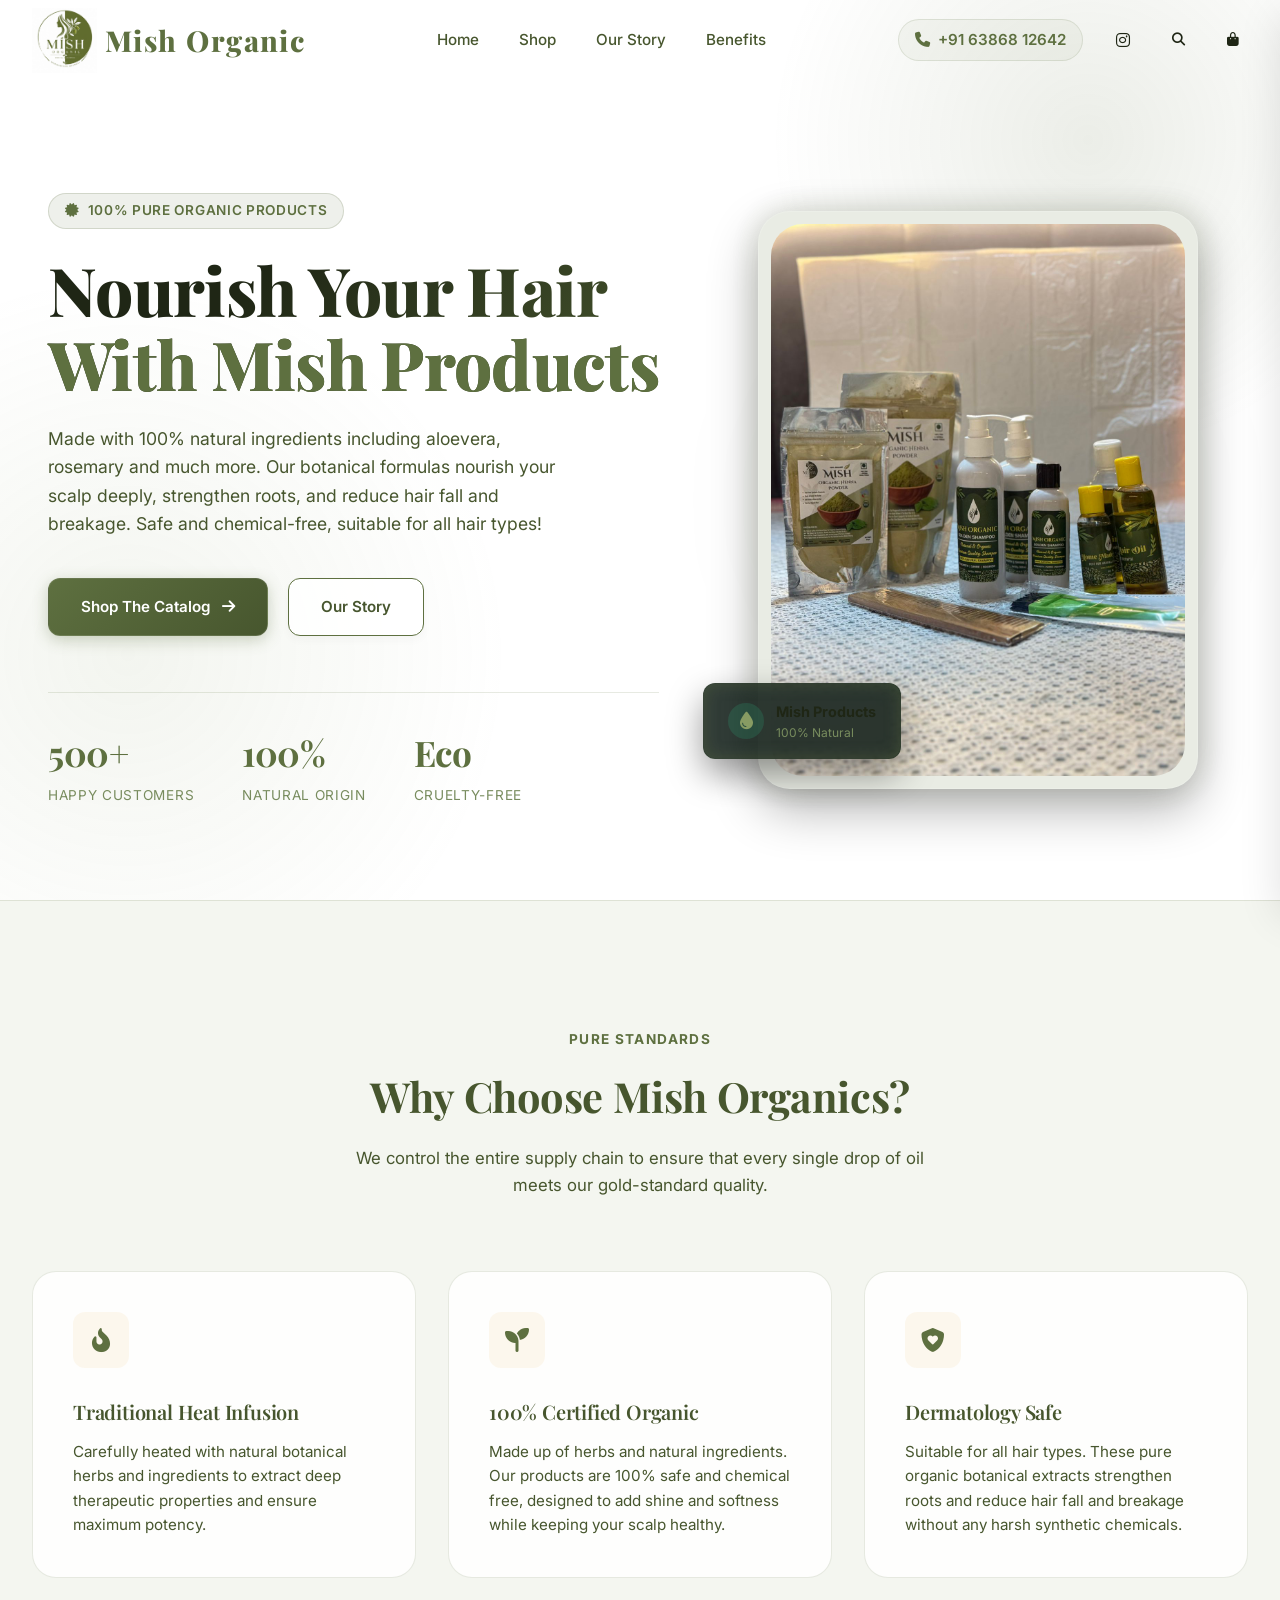
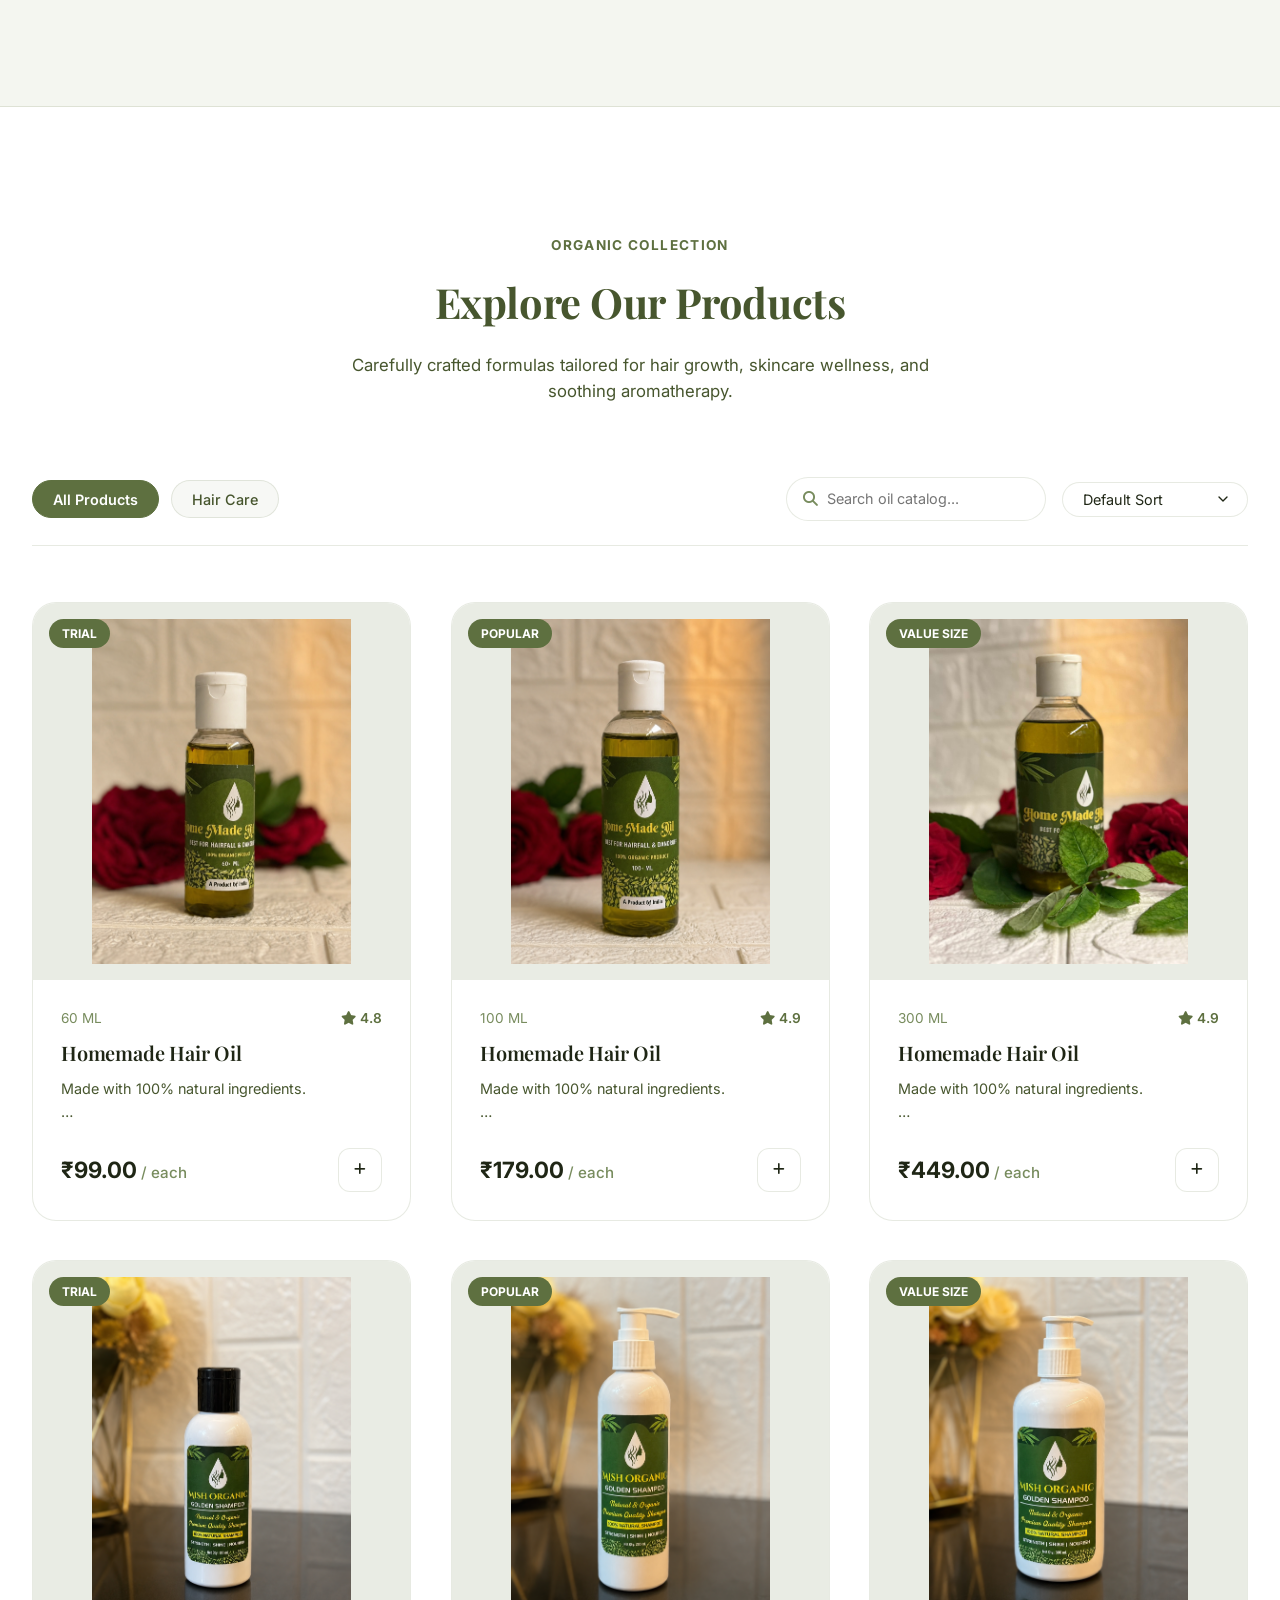
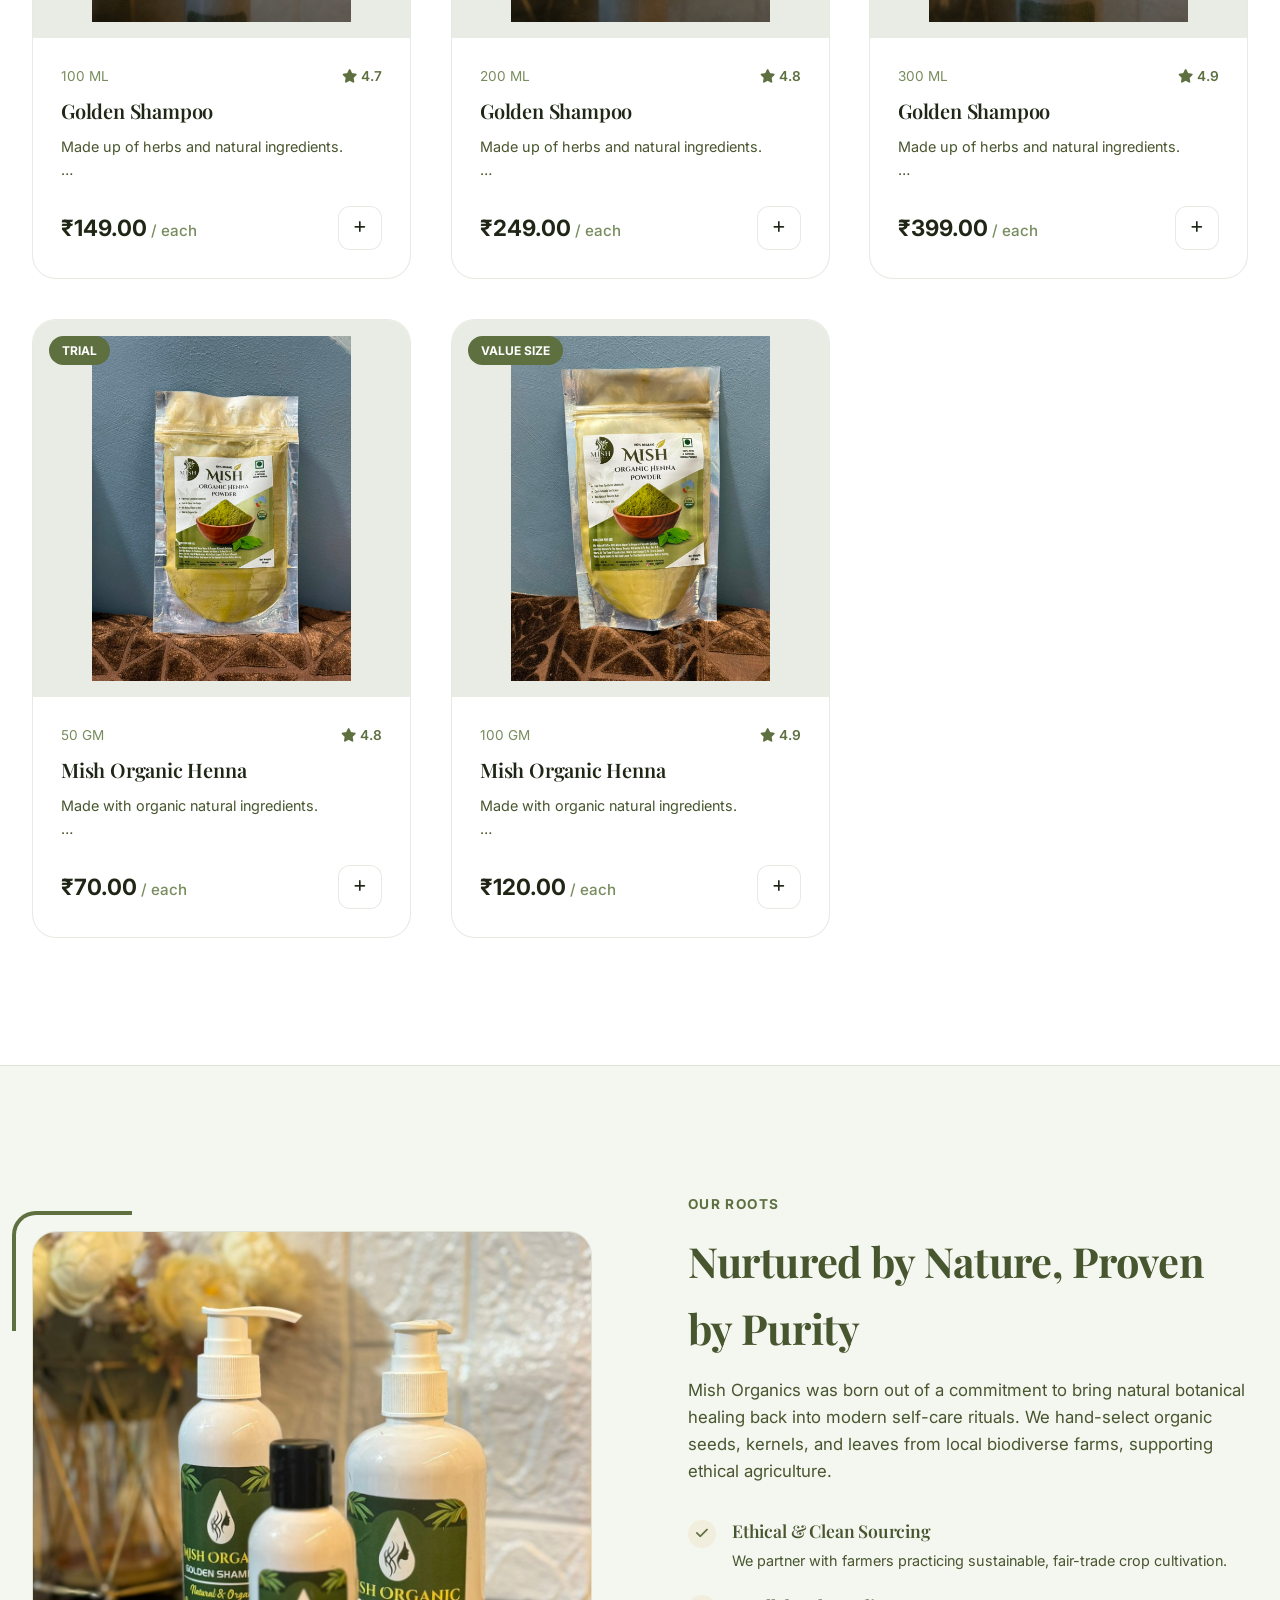
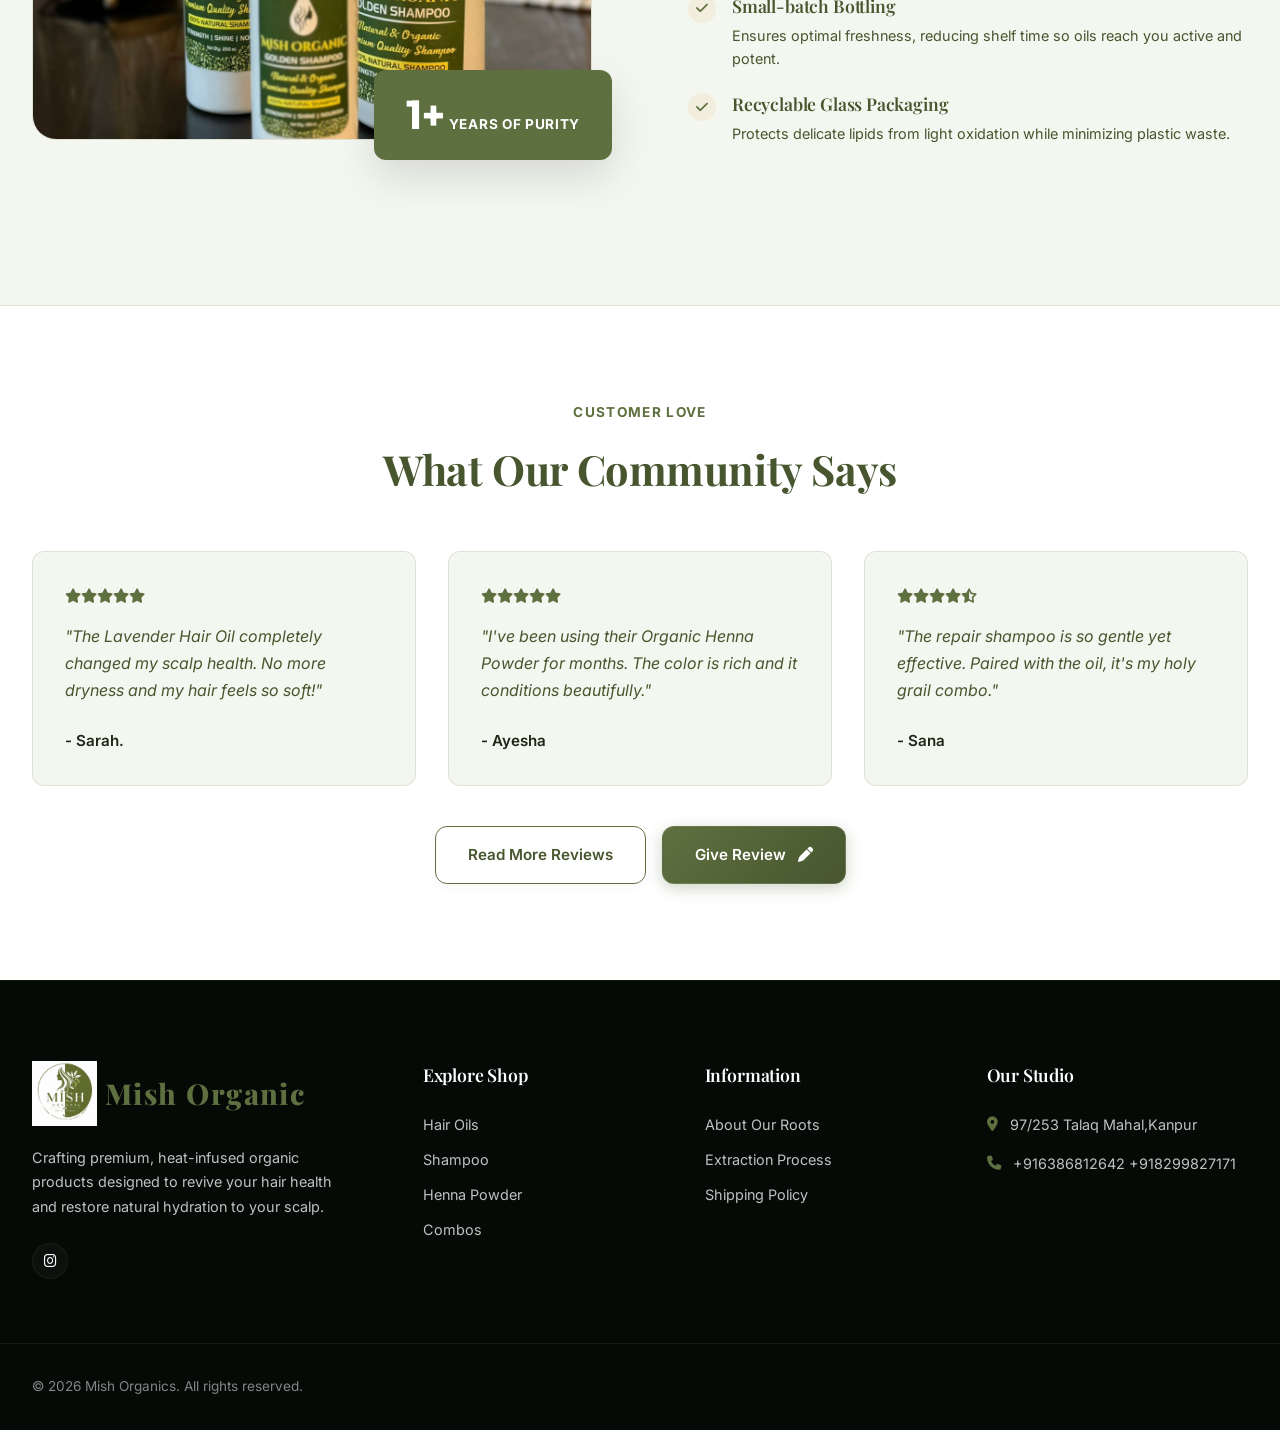
==== index.html @ 3cd0f111 "initial commit - Mish organic Website" ====
<!DOCTYPE html>
<html lang="en">

<head>
  <meta charset="UTF-8">
  <meta name="viewport" content="width=device-width, initial-scale=1.0">
  <title>Mish Organics | Premium Organic Products</title>
  <meta name="description"
    content="Discover Mish Organics - premium products, 100% organic oils, shampoo, and henna for hair, skin, and wellness. Shop our sustainable, chemical-free botanical collection today.">

  <!-- Font Awesome Icons -->
  <link rel="stylesheet" href="https://cdnjs.cloudflare.com/ajax/libs/font-awesome/6.4.0/css/all.min.css">
  <!-- Stylesheet -->
  <link rel="stylesheet" href="styles.css?v=2">
</head>

<body>

  <!-- Decorative Background Glows -->
  <div class="bg-glow-1"></div>
  <div class="bg-glow-2"></div>

  <!-- Header Section -->
  <header class="site-header" id="site-header">
    <div class="container nav-wrapper">
      <!-- Logo -->
      <a href="#home" class="logo" id="logo-link">
        <img src="pictures/logo.jpeg" alt="Mish Organics Logo" style="height: 65px; object-fit: contain;">
        <span
          style="font-family: 'Playfair Display', serif; font-size: 1.8rem; color: var(--accent-gold); white-space: nowrap;">Mish
          Organic</span>
      </a>

      <!-- Desktop Navigation Menu -->
      <nav>
        <ul class="nav-menu" id="nav-menu">
          <li><a href="#home" class="nav-link active">Home</a></li>
          <li><a href="#products" class="nav-link">Shop</a></li>
          <li><a href="#about" class="nav-link">Our Story</a></li>
          <li><a href="#benefits" class="nav-link">Benefits</a></li>
        </ul>
      </nav>

      <!-- Action Buttons -->
      <div class="nav-actions">
        <!-- Contact Number -->
        <a href="tel:+916386812642" class="nav-contact-link" title="Call Us" aria-label="Call Us">
          <i class="fa-solid fa-phone"></i> <span class="nav-contact-text">+91 63868 12642</span>
        </a>

        <!-- Instagram Link -->
        <a href="https://www.instagram.com/mish_organic07/" class="nav-btn" title="Instagram" aria-label="Instagram"
          target="_blank" rel="noopener noreferrer">
          <i class="fa-brands fa-instagram"></i>
        </a>

        <!-- Search Button (Focuses Search Input in Catalog) -->
        <button class="nav-btn" id="nav-search-btn" title="Search Products" aria-label="Search Products">
          <i class="fa-solid fa-magnifying-glass"></i>
        </button>

        <!-- Shopping Cart Trigger Button -->
        <button class="nav-btn cart-icon-container" id="cart-drawer-trigger" title="Shopping Cart"
          aria-label="Open Shopping Cart">
          <i class="fa-solid fa-bag-shopping"></i>
          <span class="cart-badge" id="cart-badge-count">0</span>
        </button>

        <!-- Mobile Menu Toggle -->
        <button class="nav-btn mobile-menu-toggle" id="mobile-menu-btn" title="Toggle Navigation Menu"
          aria-label="Toggle Navigation Menu">
          <i class="fa-solid fa-bars-staggered"></i>
        </button>
      </div>
    </div>
  </header>

  <main>
    <!-- Hero Section -->
    <section class="hero" id="home">
      <div class="container hero-grid">
        <!-- Hero Text Content -->
        <div class="hero-content">
          <div class="hero-tag">
            <i class="fa-solid fa-certificate"></i> 100% Pure Organic Products
          </div>
          <h1 class="hero-title">
            Nourish Your Hair <span>With Mish Products</span>
          </h1>
          <p class="hero-description">
            Made with 100% natural ingredients including aloevera, rosemary and much more. Our botanical formulas
            nourish your scalp deeply, strengthen roots, and reduce hair fall and breakage. Safe and chemical-free,
            suitable for all hair types!
          </p>
          <div class="hero-buttons">
            <a href="#products" class="btn btn-primary">
              Shop The Catalog <i class="fa-solid fa-arrow-right"></i>
            </a>
            <a href="#about" class="btn btn-secondary">Our Story</a>
          </div>
          <!-- Trust Stats -->
          <div class="hero-stats">
            <div class="stat-item">
              <h3>500+</h3>
              <p>Happy Customers</p>
            </div>
            <div class="stat-item">
              <h3>100%</h3>
              <p>Natural Origin</p>
            </div>
            <div class="stat-item">
              <h3>Eco</h3>
              <p>Cruelty-Free</p>
            </div>
          </div>
        </div>

        <!-- Hero Graphic (Featured Image) -->
        <div class="hero-image-container tilt-element">
          <div class="hero-blob"></div>
          <div class="hero-image-frame">
            <img src="pictures/WhatsApp Image 2026-07-10 at 7.17.39 PM.jpeg"
              alt="Mish Lavender Body Oil premium bottle view" id="hero-img">
          </div>
          <div class="hero-floating-badge">
            <div class="badge-icon">
              <i class="fa-solid fa-droplet"></i>
            </div>
            <div class="badge-text">
              <span class="badge-title">Mish Products</span>
              <span class="badge-sub">100% Natural</span>
            </div>
          </div>
        </div>
      </div>
    </section>

    <!-- Key Benefits & Features Section -->
    <section class="features" id="benefits">
      <div class="container">
        <div class="section-header">
          <span class="section-tag">Pure Standards</span>
          <h2 class="section-title">Why Choose Mish Organics?</h2>
          <p class="section-desc">We control the entire supply chain to ensure that every single drop of oil meets our
            gold-standard quality.</p>
        </div>
        <div class="features-grid">
          <!-- Card 1 -->
          <div class="feature-card tilt-element">
            <div class="feature-icon-wrapper">
              <i class="fa-solid fa-fire-flame-curved"></i>
            </div>
            <h3 class="feature-title">Traditional Heat Infusion</h3>
            <p class="feature-desc">Carefully heated with natural botanical herbs and ingredients to extract deep
              therapeutic properties and ensure maximum potency.</p>
          </div>
          <!-- Card 2 -->
          <div class="feature-card tilt-element">
            <div class="feature-icon-wrapper">
              <i class="fa-solid fa-seedling"></i>
            </div>
            <h3 class="feature-title">100% Certified Organic</h3>
            <p class="feature-desc">Made up of herbs and natural ingredients. Our products are 100% safe and chemical
              free, designed to add shine and softness while keeping your scalp healthy.</p>
          </div>
          <!-- Card 3 -->
          <div class="feature-card tilt-element">
            <div class="feature-icon-wrapper">
              <i class="fa-solid fa-shield-heart"></i>
            </div>
            <h3 class="feature-title">Dermatology Safe</h3>
            <p class="feature-desc">Suitable for all hair types. These pure organic botanical extracts strengthen roots
              and reduce hair fall and breakage without any harsh synthetic chemicals.</p>
          </div>
        </div>
      </div>
    </section>

    <!-- Products Section -->
    <section class="products-catalog" id="products">
      <div class="container">
        <div class="section-header">
          <span class="section-tag">Organic Collection</span>
          <h2 class="section-title">Explore Our Products</h2>
          <p class="section-desc">Carefully crafted formulas tailored for hair growth, skincare wellness, and soothing
            aromatherapy.</p>
        </div>

        <!-- Filter and Search Controls -->
        <div class="filter-bar">
          <div class="filter-categories" id="filter-categories-container">
            <button class="filter-btn active" data-category="all">All Products</button>
            <button class="filter-btn" data-category="Hair">Hair Care</button>
          </div>

          <div class="catalog-search-sort">
            <div class="search-input-wrapper">
              <i class="fa-solid fa-magnifying-glass search-icon"></i>
              <input type="text" placeholder="Search oil catalog..." class="search-input" id="search-input">
            </div>
            <select class="sort-select" id="sort-select" aria-label="Sort products">
              <option value="default">Default Sort</option>
              <option value="price-low">Price: Low to High</option>
              <option value="price-high">Price: High to Low</option>
              <option value="rating">Top Rated</option>
            </select>
          </div>
        </div>

        <!-- Dynamic Product Grid -->
        <div class="product-grid" id="product-grid">
          <!-- Injected dynamically by JS -->
        </div>
      </div>
    </section>

    <!-- About & Brand Story Section -->
    <section class="about" id="about">
      <div class="container about-grid">
        <!-- Visual Column -->
        <div class="about-image">
          <div class="about-decoration"></div>
          <div class="about-image-wrapper">
            <img src="pictures/WhatsApp Image 2026-07-10 at 7.17.41 PM.jpeg" alt="Mish Organic Coconut Oil bottles">
          </div>
          <div class="about-experience">
            <span class="exp-num">1+</span>
            <span class="exp-text">Years of Purity</span>
          </div>
        </div>

        <!-- Copy Column -->
        <div class="about-details">
          <span class="section-tag">Our Roots</span>
          <h2 class="section-title">Nurtured by Nature, Proven by Purity</h2>
          <p class="section-desc" style="margin-bottom: 1.5rem;">
            Mish Organics was born out of a commitment to bring natural botanical healing back into modern self-care
            rituals. We hand-select organic seeds, kernels, and leaves from local biodiverse farms, supporting ethical
            agriculture.
          </p>
          <ul class="about-list">
            <!-- ListItem 1 -->
            <li class="about-list-item">
              <div class="about-list-icon">
                <i class="fa-solid fa-check"></i>
              </div>
              <div class="about-list-text">
                <h4>Ethical & Clean Sourcing</h4>
                <p>We partner with farmers practicing sustainable, fair-trade crop cultivation.</p>
              </div>
            </li>
            <!-- ListItem 2 -->
            <li class="about-list-item">
              <div class="about-list-icon">
                <i class="fa-solid fa-check"></i>
              </div>
              <div class="about-list-text">
                <h4>Small-batch Bottling</h4>
                <p>Ensures optimal freshness, reducing shelf time so oils reach you active and potent.</p>
              </div>
            </li>
            <!-- ListItem 3 -->
            <li class="about-list-item">
              <div class="about-list-icon">
                <i class="fa-solid fa-check"></i>
              </div>
              <div class="about-list-text">
                <h4>Recyclable Glass Packaging</h4>
                <p>Protects delicate lipids from light oxidation while minimizing plastic waste.</p>
              </div>
            </li>
          </ul>
        </div>
      </div>
    </section>

    <!-- Testimonials Section -->
    <section class="testimonials" id="reviews">
      <div class="container">
        <div class="section-header" style="text-align: center; margin-bottom: 3rem;">
          <span class="section-tag">Customer Love</span>
          <h2 class="section-title">What Our Community Says</h2>
        </div>

        <div class="testimonials-grid" id="testimonials-grid">
          <!-- Review 1 -->
          <div class="review-card tilt-element">
            <div class="review-stars">
              <i class="fa-solid fa-star"></i><i class="fa-solid fa-star"></i><i class="fa-solid fa-star"></i><i
                class="fa-solid fa-star"></i><i class="fa-solid fa-star"></i>
            </div>
            <p class="review-text">"The Lavender Hair Oil completely changed my scalp health. No more dryness and my
              hair feels so soft!"</p>
            <div class="review-author">- Sarah.</div>
          </div>
          <!-- Review 2 -->
          <div class="review-card tilt-element">
            <div class="review-stars">
              <i class="fa-solid fa-star"></i><i class="fa-solid fa-star"></i><i class="fa-solid fa-star"></i><i
                class="fa-solid fa-star"></i><i class="fa-solid fa-star"></i>
            </div>
            <p class="review-text">"I've been using their Organic Henna Powder for months. The color is rich and it
              conditions beautifully."</p>
            <div class="review-author">- Ayesha</div>
          </div>
          <!-- Review 3 -->
          <div class="review-card tilt-element">
            <div class="review-stars">
              <i class="fa-solid fa-star"></i><i class="fa-solid fa-star"></i><i class="fa-solid fa-star"></i><i
                class="fa-solid fa-star"></i><i class="fa-solid fa-star-half-stroke"></i>
            </div>
            <p class="review-text">"The repair shampoo is so gentle yet effective. Paired with the oil, it's my holy
              grail combo."</p>
            <div class="review-author">- Sana</div>
          </div>
          <!-- Review 4 (Hidden initially) -->
          <div class="review-card extra-review tilt-element" style="display: none;">
            <div class="review-stars">
              <i class="fa-solid fa-star"></i><i class="fa-solid fa-star"></i><i class="fa-solid fa-star"></i><i
                class="fa-solid fa-star"></i><i class="fa-solid fa-star"></i>
            </div>
            <p class="review-text">"I love the organic ingredients. Knowing there are no harsh chemicals gives me peace
              of mind."</p>
            <div class="review-author">- Ilma</div>
          </div>
          <!-- Review 5 (Hidden initially) -->
          <div class="review-card extra-review tilt-element" style="display: none;">
            <div class="review-stars">
              <i class="fa-solid fa-star"></i><i class="fa-solid fa-star"></i><i class="fa-solid fa-star"></i><i
                class="fa-solid fa-star"></i><i class="fa-solid fa-star"></i>
            </div>
            <p class="review-text">"The packaging is gorgeous and the product inside is even better. Highly recommend!"
            </p>
            <div class="review-author">- Arshi</div>
          </div>
        </div>

        <div class="testimonials-actions"
          style="text-align: center; margin-top: 2.5rem; display: flex; justify-content: center; gap: 1rem; flex-wrap: wrap;">
          <button class="btn btn-secondary" id="read-more-reviews-btn">Read More Reviews</button>
          <a href="#" class="btn btn-primary" id="give-review-btn">
            Give Review <i class="fa-solid fa-pen"></i>
          </a>
        </div>
      </div>
    </section>
  </main>

  <!-- Footer Section -->
  <footer class="site-footer">
    <div class="container footer-grid">
      <!-- Column 1: Brand Info -->
      <div class="footer-col">
        <a href="#home" class="logo" style="margin-bottom: 1rem;">
          <img src="pictures/logo.jpeg" alt="Mish Organics Logo" style="height: 65px; object-fit: contain;">
          <span
            style="font-family: 'Playfair Display', serif; font-size: 1.8rem; color: var(--accent-gold); white-space: nowrap;">Mish
            Organic</span>
        </a>
        <p class="footer-desc">
          Crafting premium, heat-infused organic products designed to revive your hair health and restore natural
          hydration to your scalp.
        </p>
        <div class="social-links">
          <a href="https://www.instagram.com/mish_organic07/" class="social-btn" aria-label="Instagram" target="_blank"
            rel="noopener noreferrer"><i class="fa-brands fa-instagram"></i></a>
        </div>
      </div>

      <!-- Column 2: Quick Links -->
      <div class="footer-col">
        <h4>Explore Shop</h4>
        <ul class="footer-links">
          <li><a href="#products">Hair Oils</a></li>
          <li><a href="#products">Shampoo</a></li>
          <li><a href="#products">Henna Powder</a></li>
          <li><a href="#products">Combos</a></li>
        </ul>
      </div>

      <!-- Column 3: Information -->
      <div class="footer-col">
        <h4>Information</h4>
        <ul class="footer-links">
          <li><a href="#about">About Our Roots</a></li>
          <li><a href="#benefits">Extraction Process</a></li>
          <li><a href="shipping-policy.html">Shipping Policy</a></li>
        </ul>
      </div>

      <!-- Column 4: Contact info -->
      <div class="footer-col">
        <h4>Our Studio</h4>
        <ul class="footer-info">
          <li>
            <i class="fa-solid fa-location-dot footer-info-icon"></i>
            <span>97/253 Talaq Mahal,Kanpur</span>
          </li>
          <li>
            <i class="fa-solid fa-phone footer-info-icon"></i>
            <span>+916386812642 +918299827171</span>
          </li>
        </ul>
      </div>
    </div>

    <!-- Bottom copyright metadata -->
    <div class="container footer-bottom">
      <p>&copy; 2026 Mish Organics. All rights reserved.</p>

    </div>
  </footer>

  <!-- Slide-out Shopping Cart Drawer -->
  <div class="cart-drawer-overlay" id="cart-drawer-overlay"></div>
  <aside class="cart-drawer" id="cart-drawer" aria-modal="true" role="dialog">
    <div class="cart-header">
      <h3>Your Oil Bag</h3>
      <button class="cart-close-btn" id="cart-drawer-close" aria-label="Close Cart">
        <i class="fa-solid fa-xmark"></i>
      </button>
    </div>

    <!-- Cart Items list -->
    <div class="cart-items-list" id="cart-items-container">
      <!-- Empty state shown by default -->
      <div class="cart-empty-state" id="cart-empty-state">
        <i class="fa-solid fa-basket-shopping cart-empty-icon"></i>
        <p>Your bag is currently empty.<br>Start adding some organic goodness!</p>
      </div>
      <!-- Added items injected here by JS -->
    </div>

    <!-- Cart Totals & Checkout -->
    <div class="cart-footer">
      <div class="cart-summary-row">
        <span>Subtotal</span>
        <span id="cart-subtotal">₹0.00</span>
      </div>
      <div class="cart-summary-row">
        <span>Eco-friendly Shipping</span>
        <span id="cart-shipping">₹0.00</span>
      </div>
      <div class="cart-summary-row cart-summary-total">
        <span>Total</span>
        <span class="total-price" id="cart-total">₹0.00</span>
      </div>
      <button class="btn btn-primary checkout-btn" id="checkout-trigger-btn">
        Proceed to Checkout <i class="fa-solid fa-credit-card"></i>
      </button>
    </div>
  </aside>

  <!-- Detailed Product Quick View Modal -->
  <div class="modal-overlay" id="product-modal-overlay">
    <div class="modal-container" id="product-modal" role="dialog" aria-modal="true">
      <button class="modal-close" id="product-modal-close" aria-label="Close details dialog">
        <i class="fa-solid fa-xmark"></i>
      </button>
      <div class="product-modal-grid">
        <!-- Media Column -->
        <div class="product-modal-media">
          <img src="" alt="" id="modal-product-img">
        </div>
        <!-- Content Column -->
        <div class="product-modal-content">
          <span class="product-modal-tag" id="modal-product-tag">Category</span>
          <h3 class="product-modal-title" id="modal-product-title">Product Title</h3>

          <div class="product-modal-meta">
            <span id="modal-product-rating"><i class="fa-solid fa-star"></i> 4.9</span>
            <span id="modal-product-volume"><i class="fa-solid fa-droplet"></i> 100ml</span>
          </div>

          <p class="product-modal-desc" id="modal-product-desc">
            Product long detailed description goes here. Organic oils traditional heat infusion.
          </p>

          <!-- Specifications -->
          <div class="product-modal-specs">
            <div class="spec-box">
              <span class="spec-label">Ingredients</span>
              <span class="spec-val" id="modal-spec-ingredients">100% Organic Oil</span>
            </div>
            <div class="spec-box">
              <span class="spec-label">Origin</span>
              <span class="spec-val" id="modal-spec-origin">Sourced Locally</span>
            </div>
            <div class="spec-box" style="grid-column: span 2;">
              <span class="spec-label">Recommended Usage</span>
              <span class="spec-val" id="modal-spec-usage">Apply 2-3 drops onto clean skin or hair roots.</span>
            </div>
          </div>

          <!-- Checkout purchase row inside modal -->
          <div class="product-modal-buy">
            <div class="product-modal-price" id="modal-product-price">
              ₹0.00
            </div>
            <button class="btn btn-primary" id="modal-add-to-cart-btn">
              Add To Bag <i class="fa-solid fa-bag-shopping"></i>
            </button>
          </div>
        </div>
      </div>
    </div>
  </div>

  <!-- Checkout Simulated Modal -->
  <div class="modal-overlay" id="checkout-modal-overlay">
    <div class="modal-container checkout-modal-container" id="checkout-modal" role="dialog" aria-modal="true">
      <button class="modal-close" id="checkout-modal-close" aria-label="Close checkout dialog">
        <i class="fa-solid fa-xmark"></i>
      </button>

      <!-- Checkout Form View -->
      <div id="checkout-form-view">
        <div class="checkout-header">
          <h3>Checkout</h3>
          <p>Complete your transaction details to place your order.</p>
        </div>
        <form id="checkout-form">
          <!-- Step 1: Shipping details -->
          <div class="checkout-step active" id="checkout-step-1">
            <div class="form-group">
              <label class="form-label" for="shipping-name">Full Name</label>
              <input type="text" id="shipping-name" class="form-input" required placeholder="John Doe">
            </div>
            <div class="form-group">
              <label class="form-label" for="shipping-email">Email Address</label>
              <input type="email" id="shipping-email" class="form-input" required placeholder="john@example.com">
            </div>
            <div class="form-group">
              <label class="form-label" for="shipping-address">Delivery Address</label>
              <input type="text" id="shipping-address" class="form-input" required placeholder="123 Green Valley Road">
            </div>
            <div class="form-row">
              <div class="form-group">
                <label class="form-label" for="shipping-city">City</label>
                <input type="text" id="shipping-city" class="form-input" required placeholder="e.g. Kanpur">
              </div>
              <div class="form-group">
                <label class="form-label" for="shipping-zip">ZIP / Postal Code</label>
                <input type="text" id="shipping-zip" class="form-input" required placeholder="208001">
              </div>
            </div>

            <div class="form-group" style="margin-top: 1rem;">
              <label class="form-label" for="payment-method">Payment Method</label>
              <select id="payment-method" class="form-input" required style="cursor: pointer;">
                <option value="online">Online Payment</option>
                <option value="cod" id="cod-option">Cash on Delivery (Kanpur Only)</option>
              </select>
              <small id="cod-warning" style="color: var(--accent-gold); display: none; margin-top: 0.5rem;"><i
                  class="fa-solid fa-triangle-exclamation"></i> COD is only available for deliveries within
                Kanpur.</small>
            </div>

            <div class="checkout-totals">
              <div class="totals-row">
                <span>Items Subtotal</span>
                <span id="checkout-subtotal">₹0.00</span>
              </div>
              <div class="totals-row">
                <span>Eco Shipping</span>
                <span id="checkout-shipping">₹0.00</span>
              </div>
              <div class="totals-row totals-total">
                <span>Grand Total</span>
                <span id="checkout-total">₹0.00</span>
              </div>
            </div>

            <button type="submit" class="btn btn-primary checkout-btn" id="shipping-submit-btn">
              Proceed to Mock Payment <i class="fa-solid fa-arrow-right"></i>
            </button>
          </div>

          <!-- Step 2: Payment via QR -->
          <div class="checkout-step" id="checkout-step-2" style="text-align: center;">
            <div style="margin-bottom: 1.5rem;">
              <p style="font-size: 1.1rem; color: var(--text-color); margin-bottom: 1rem;">Scan the QR code using PhonePe to pay</p>
              <div style="display: inline-block; padding: 10px; background: white; border-radius: 8px; box-shadow: 0 4px 6px rgba(0,0,0,0.1);">
                <!-- User should save the QR code as 'qr.png' inside the pictures folder -->
                <img src="pictures/qr.jpeg" alt="PhonePe QR Code for ASMI ANEES" style="max-width: 250px; height: auto;">
              </div>
              <p style="font-size: 0.9rem; color: var(--text-muted); margin-top: 1rem; font-weight: bold;">ASMI ANEES</p>
            </div>

            <p style="font-size: 0.8rem; color: var(--text-muted); margin-bottom: 1.5rem;">
              <i class="fa-solid fa-camera" style="color: var(--accent-green); margin-right: 0.25rem;"></i> After payment, click the button below to confirm your order.
            </p>

            <button type="button" class="btn btn-primary checkout-btn" id="payment-submit-btn">
              I have paid & Confirm Order <i class="fa-solid fa-circle-check"></i>
            </button>
          </div>
        </form>
      </div>

      <!-- Checkout Success View -->
      <div id="checkout-success-view" style="display: none;">
        <div class="checkout-success-view">
          <div class="success-icon">
            <i class="fa-solid fa-check"></i>
          </div>
          <h3 class="success-title">Order Confirmed!</h3>
          <p class="success-desc">
            Your simulated order has been processed. A mock confirmation email is heading to <strong
              id="success-email">john@example.com</strong>.
          </p>
          <button class="btn btn-primary" id="success-close-btn" style="margin: 0 auto;">
            Continue Shopping
          </button>
        </div>
      </div>
    </div>
  </div>

  <!-- Give Review Modal -->
  <div class="modal-overlay" id="review-modal-overlay">
    <div class="modal-container" id="review-modal" role="dialog" aria-modal="true" style="max-width: 500px;">
      <button class="modal-close" id="review-modal-close" aria-label="Close review dialog">
        <i class="fa-solid fa-xmark"></i>
      </button>

      <div class="checkout-header" style="text-align: center; margin-bottom: 2rem;">
        <h3 style="font-size: 1.8rem; margin-bottom: 0.5rem; color: var(--accent-gold);">Write a Review</h3>
        <p style="color: var(--text-secondary);">Share your experience with Mish Organics.</p>
      </div>

      <form id="review-form">
        <div class="form-group">
          <label class="form-label" for="review-name">Your Name</label>
          <input type="text" id="review-name" class="form-input" required placeholder="Jane Doe">
        </div>
        <div class="form-group">
          <label class="form-label" for="review-rating">Rating</label>
          <select id="review-rating" class="form-input" required style="cursor: pointer;">
            <option value="5">5 Stars - Excellent</option>
            <option value="4">4 Stars - Good</option>
            <option value="3">3 Stars - Average</option>
            <option value="2">2 Stars - Poor</option>
            <option value="1">1 Star - Terrible</option>
          </select>
        </div>
        <div class="form-group">
          <label class="form-label" for="review-text">Your Review</label>
          <textarea id="review-text" class="form-input" required placeholder="Tell us what you loved..." rows="4"
            style="resize: vertical;"></textarea>
        </div>

        <button type="submit" class="btn btn-primary checkout-btn" id="review-submit-btn"
          style="width: 100%; margin-top: 1rem;">
          Submit Review <i class="fa-solid fa-paper-plane"></i>
        </button>
      </form>
    </div>
  </div>

  <!-- Toast Notification Container -->
  <div class="toast-container" id="toast-container" aria-live="polite" aria-atomic="true">
    <!-- Injected dynamically by JS -->
  </div>

  <!-- Javascript File -->
  <script src="app.js?v=3"></script>
</body>

</html>
---- styles.css ----
@import url('https://fonts.googleapis.com/css2?family=Inter:wght@300;400;500;600;700&family=Playfair+Display:ital,wght@0,400;0,600;0,700;1,400&family=Outfit:wght@300;400;500;600;700;800&display=swap');

:root {
  /* Colors */
  --bg-primary: #ffffff;
  --bg-secondary: #f4f6f0;
  --bg-tertiary: #e9ece4;
  --glass-bg: rgba(255, 255, 255, 0.85);
  --glass-border: rgba(94, 112, 64, 0.15);
  --glass-border-hover: rgba(94, 112, 64, 0.3);
  
  --accent-gold: #5e7040;
  --accent-gold-hover: #6b7f43;
  --accent-gold-dark: #47562e;
  --accent-green: #879b63;
  
  --text-primary: #1f2615;
  --text-secondary: #47562e;
  --text-muted: #788c5e;
  
  /* Shadow & Blur */
  --shadow-sm: 0 2px 8px rgba(0, 0, 0, 0.05);
  --shadow-md: 0 8px 24px rgba(0, 0, 0, 0.08);
  --shadow-lg: 0 16px 40px rgba(0, 0, 0, 0.12);
  --shadow-gold: 0 0 15px rgba(94, 112, 64, 0.25);
  --shadow-gold-hover: 0 0 25px rgba(94, 112, 64, 0.45);
  --blur-md: blur(12px);
  --blur-lg: blur(20px);
  
  /* Borders */
  --radius-sm: 6px;
  --radius-md: 12px;
  --radius-lg: 24px;
  --radius-full: 9999px;
  
  /* Transitions */
  --transition-fast: 0.2s cubic-bezier(0.4, 0, 0.2, 1);
  --transition-normal: 0.3s cubic-bezier(0.4, 0, 0.2, 1);
  --transition-slow: 0.5s cubic-bezier(0.4, 0, 0.2, 1);
}

/* Base Reset */
*, *::before, *::after {
  box-sizing: border-box;
  margin: 0;
  padding: 0;
}

html {
  scroll-behavior: smooth;
}

body {
  font-family: 'Inter', sans-serif;
  background-color: var(--bg-primary);
  color: var(--text-primary);
  line-height: 1.6;
  overflow-x: hidden;
  position: relative;
}

/* Custom Scrollbar */
::-webkit-scrollbar {
  width: 8px;
}
::-webkit-scrollbar-track {
  background: var(--bg-primary);
}
::-webkit-scrollbar-thumb {
  background: var(--bg-tertiary);
  border-radius: var(--radius-full);
}
::-webkit-scrollbar-thumb:hover {
  background: var(--accent-gold-dark);
}

/* Typography styles */
h1, h2, h3, h4, h5, h6 {
  font-family: 'Playfair Display', serif;
  font-weight: 700;
  letter-spacing: -0.01em;
  color: var(--accent-gold-dark);
}

.font-serif {
  font-family: 'Playfair Display', serif;
}

a {
  color: inherit;
  text-decoration: none;
  transition: var(--transition-fast);
}

button, input, select, textarea {
  font-family: inherit;
  color: inherit;
  background: none;
  border: none;
  outline: none;
}

/* Base Layout Containers */
.container {
  max-width: 1280px;
  margin: 0 auto;
  padding: 0 2rem;
}

@media (max-width: 768px) {
  .container {
    padding: 0 1.25rem;
  }
}

/* Background Decorative Elements */
.bg-glow-1 {
  position: fixed;
  top: -20%;
  right: -10%;
  width: 50vw;
  height: 50vw;
  background: radial-gradient(circle, rgba(94,112,64,0.12) 0%, rgba(255,255,255,0) 70%);
  z-index: -1;
  pointer-events: none;
  animation: float1 15s ease-in-out infinite;
}

.bg-glow-2 {
  position: fixed;
  top: 30%;
  left: -20%;
  width: 60vw;
  height: 60vw;
  background: radial-gradient(circle, rgba(135,155,99,0.1) 0%, rgba(255,255,255,0) 70%);
  z-index: -1;
  pointer-events: none;
  animation: float2 20s ease-in-out infinite reverse;
}

@keyframes float1 {
  0%, 100% { transform: translate(0, 0) scale(1); }
  50% { transform: translate(-5%, 5%) scale(1.1); }
}

@keyframes float2 {
  0%, 100% { transform: translate(0, 0) scale(1); }
  50% { transform: translate(5%, -5%) scale(1.15); }
}

/* Header & Navigation */
.site-header {
  position: fixed;
  top: 0;
  left: 0;
  width: 100%;
  z-index: 100;
  background-color: transparent;
  transition: var(--transition-normal);
}

.site-header.scrolled {
  background-color: var(--glass-bg);
  backdrop-filter: var(--blur-md);
  border-bottom: 1px solid var(--glass-border);
  padding: 0.5rem 0;
}

.nav-wrapper {
  display: flex;
  justify-content: space-between;
  align-items: center;
  height: 80px;
  transition: var(--transition-normal);
}

.site-header.scrolled .nav-wrapper {
  height: 64px;
}

.logo {
  display: flex;
  align-items: center;
  gap: 0.5rem;
  font-size: 1.8rem;
  font-weight: 800;
  letter-spacing: 0.05em;
  color: var(--text-primary);
}

.logo-leaf {
  color: var(--accent-gold);
  font-size: 1.6rem;
}

.nav-menu {
  display: flex;
  list-style: none;
  gap: 2.5rem;
}

.nav-link {
  font-size: 0.95rem;
  font-weight: 500;
  color: var(--text-secondary);
  position: relative;
  padding: 0.5rem 0;
}

.nav-link::after {
  content: '';
  position: absolute;
  bottom: 0;
  left: 0;
  width: 0;
  height: 2px;
  background-color: var(--accent-gold);
  transition: var(--transition-normal);
}

.nav-link:hover {
  color: var(--text-primary);
}

.nav-link:hover::after {
  width: 100%;
}

.nav-actions {
  display: flex;
  align-items: center;
  gap: 1.5rem;
}

.nav-contact-link {
  display: flex;
  align-items: center;
  gap: 0.5rem;
  font-size: 0.95rem;
  font-weight: 600;
  color: var(--accent-gold);
  padding: 0.5rem 1rem;
  border-radius: var(--radius-full);
  background-color: rgba(94, 112, 64, 0.05);
  border: 1px solid var(--glass-border);
  transition: var(--transition-fast);
}

.nav-contact-link:hover {
  background-color: var(--accent-gold);
  color: var(--bg-primary);
  border-color: var(--accent-gold);
}

@media (max-width: 768px) {
  .nav-contact-text {
    display: none;
  }
  .nav-contact-link {
    padding: 0.5rem;
    border: 1px solid transparent;
    background-color: transparent;
    color: var(--text-primary);
  }
  .nav-contact-link:hover {
    background-color: rgba(94, 112, 64, 0.05);
    color: var(--accent-gold);
    border-color: var(--glass-border);
  }
}


.nav-btn {
  background: transparent;
  cursor: pointer;
  padding: 0.5rem;
  border-radius: var(--radius-full);
  display: flex;
  align-items: center;
  justify-content: center;
  transition: var(--transition-fast);
  color: var(--text-primary);
  border: 1px solid transparent;
}

.nav-btn:hover {
  background-color: rgba(94, 112, 64, 0.05);
  border-color: var(--glass-border);
}

.cart-icon-container {
  position: relative;
}

.cart-badge {
  position: absolute;
  top: -4px;
  right: -4px;
  background-color: var(--accent-gold);
  color: var(--bg-primary);
  font-size: 0.75rem;
  font-weight: 700;
  width: 18px;
  height: 18px;
  border-radius: 50%;
  display: flex;
  align-items: center;
  justify-content: center;
  transform: scale(0);
  transition: var(--transition-fast);
}

.cart-badge.has-items {
  transform: scale(1);
}

.mobile-menu-toggle {
  display: none;
}

/* Hero Section */
.hero {
  position: relative;
  min-height: 100vh;
  display: flex;
  align-items: center;
  padding-top: 100px;
  overflow: hidden;
}

.hero-grid {
  display: grid;
  grid-template-columns: 1.2fr 1fr;
  gap: 4rem;
  align-items: center;
}

.hero-content {
  opacity: 0;
  transform: translateY(30px);
  animation: fadeInUp 0.8s cubic-bezier(0.16, 1, 0.3, 1) forwards;
}

.hero-tag {
  display: inline-flex;
  align-items: center;
  gap: 0.5rem;
  background-color: rgba(94, 112, 64, 0.1);
  border: 1px solid rgba(94, 112, 64, 0.2);
  color: var(--accent-gold);
  padding: 0.4rem 1rem;
  border-radius: var(--radius-full);
  font-size: 0.85rem;
  font-weight: 600;
  letter-spacing: 0.05em;
  text-transform: uppercase;
  margin-bottom: 1.5rem;
}

.hero-title {
  font-size: 4.2rem;
  line-height: 1.1;
  font-weight: 800;
  margin-bottom: 1.5rem;
  background: linear-gradient(135deg, var(--text-primary) 30%, var(--text-secondary) 100%);
  -webkit-background-clip: text;
  -webkit-text-fill-color: transparent;
}

.hero-title span {
  display: block;
  color: var(--accent-gold);
  -webkit-text-fill-color: initial;
}

.hero-description {
  font-size: 1.1rem;
  color: var(--text-secondary);
  margin-bottom: 2.5rem;
  max-width: 520px;
}

.hero-buttons {
  display: flex;
  gap: 1.25rem;
  flex-wrap: wrap;
}

.btn {
  display: inline-flex;
  align-items: center;
  gap: 0.75rem;
  padding: 1rem 2rem;
  font-weight: 600;
  font-size: 0.95rem;
  border-radius: var(--radius-md);
  cursor: pointer;
  transition: var(--transition-normal);
}

.btn-primary {
  background: linear-gradient(135deg, var(--accent-gold) 0%, var(--accent-gold-dark) 100%);
  color: var(--bg-primary);
  box-shadow: 0 4px 15px rgba(94, 112, 64, 0.3);
  border: 1px solid rgba(255,255,255,0.1);
}

.btn-primary:hover {
  background: linear-gradient(135deg, var(--accent-gold-hover) 0%, var(--accent-gold) 100%);
  box-shadow: 0 8px 25px rgba(94, 112, 64, 0.45);
  transform: translateY(-3px);
}

.btn-secondary {
  background-color: var(--glass-bg);
  border: 1px solid var(--accent-gold);
  color: var(--accent-gold-dark);
  backdrop-filter: var(--blur-md);
  box-shadow: 0 4px 10px rgba(0,0,0,0.03);
}

.btn-secondary:hover {
  background-color: var(--accent-gold);
  color: #fff;
  transform: translateY(-3px);
  box-shadow: 0 8px 20px rgba(94,112,64,0.2);
}

.hero-stats {
  display: flex;
  gap: 3rem;
  margin-top: 3.5rem;
  border-top: 1px solid var(--glass-border);
  padding-top: 2rem;
}

.stat-item h3 {
  font-size: 2.2rem;
  color: var(--accent-gold);
  font-weight: 700;
}

.stat-item p {
  font-size: 0.85rem;
  color: var(--text-muted);
  text-transform: uppercase;
  letter-spacing: 0.05em;
  margin-top: 0.25rem;
}

.hero-image-container {
  position: relative;
  display: flex;
  justify-content: center;
  align-items: center;
  opacity: 0;
  transform: scale(0.9) rotate(2deg);
  animation: fadeInScale 1s cubic-bezier(0.16, 1, 0.3, 1) 0.2s forwards;
}

.hero-blob {
  position: absolute;
  width: 100%;
  height: 100%;
  background: radial-gradient(circle, rgba(94, 112, 64, 0.12) 0%, rgba(135, 155, 99, 0.02) 50%, rgba(255,255,255,0) 70%);
  filter: blur(40px);
  z-index: 1;
}

.hero-image-frame {
  position: relative;
  z-index: 2;
  border-radius: 2rem;
  border: 1px solid rgba(255, 255, 255, 0.15);
  background: var(--bg-tertiary);
  backdrop-filter: var(--blur-md);
  padding: 0.75rem;
  box-shadow: 0 20px 50px rgba(0, 0, 0, 0.3), 0 0 30px rgba(94, 112, 64, 0.2);
  overflow: hidden;
  max-width: 440px;
  animation: floatAndGlow 6s ease-in-out infinite alternate;
}

@keyframes floatAndGlow {
  0% { 
    transform: translateY(0);
    box-shadow: 0 20px 50px rgba(0, 0, 0, 0.3), 0 0 30px rgba(94, 112, 64, 0.2);
  }
  100% { 
    transform: translateY(-15px);
    box-shadow: 0 30px 60px rgba(0, 0, 0, 0.4), 0 0 50px rgba(94, 112, 64, 0.5);
  }
}

.hero-image-frame img {
  width: 100%;
  height: auto;
  border-radius: inherit;
  display: block;
  transition: var(--transition-slow);
}

.hero-image-frame:hover img {
  transform: scale(1.03);
}

.hero-floating-badge {
  position: absolute;
  bottom: 30px;
  left: -20px;
  z-index: 3;
  background: rgba(14, 26, 20, 0.85);
  backdrop-filter: var(--blur-md);
  border: 1px solid var(--glass-border);
  padding: 1rem 1.5rem;
  border-radius: var(--radius-md);
  box-shadow: 0 15px 35px rgba(0,0,0,0.4), inset 0 0 15px rgba(94, 112, 64, 0.4);
  display: flex;
  align-items: center;
  gap: 0.75rem;
  transform-style: preserve-3d;
  animation: float3d 5s ease-in-out infinite;
}

.badge-icon {
  background-color: rgba(52, 211, 153, 0.15);
  color: var(--accent-green);
  width: 36px;
  height: 36px;
  border-radius: 50%;
  display: flex;
  align-items: center;
  justify-content: center;
  font-size: 1.1rem;
}

.badge-text span {
  display: block;
}

.badge-title {
  font-size: 0.9rem;
  font-weight: 700;
  color: var(--text-primary);
}

.badge-sub {
  font-size: 0.75rem;
  color: var(--text-muted);
}

/* Features Section */
.features {
  padding: 8rem 0;
  background-color: var(--bg-secondary);
  border-top: 1px solid var(--glass-border);
  border-bottom: 1px solid var(--glass-border);
  position: relative;
}

.section-header {
  text-align: center;
  max-width: 600px;
  margin: 0 auto 4.5rem;
}

.section-tag {
  color: var(--accent-gold);
  font-size: 0.85rem;
  font-weight: 700;
  text-transform: uppercase;
  letter-spacing: 0.1em;
  display: block;
  margin-bottom: 0.75rem;
}

.section-title {
  font-size: 2.6rem;
  font-weight: 700;
  margin-bottom: 1rem;
}

.section-desc {
  color: var(--text-secondary);
  font-size: 1.05rem;
}

.features-grid {
  display: grid;
  grid-template-columns: repeat(auto-fit, minmax(260px, 1fr));
  gap: 2rem;
}

.feature-card {
  background: var(--glass-bg);
  border: 1px solid var(--glass-border);
  border-radius: var(--radius-lg);
  padding: 2.5rem;
  transition: var(--transition-normal);
  position: relative;
  overflow: hidden;
}

.feature-card::before {
  content: '';
  position: absolute;
  top: 0;
  left: 0;
  width: 100%;
  height: 4px;
  background-color: var(--accent-gold);
  transform: scaleX(0);
  transform-origin: left;
  transition: var(--transition-normal);
}

.feature-card:hover {
  transform: translateY(-5px);
  border-color: var(--glass-border-hover);
  background-color: var(--bg-tertiary);
  box-shadow: var(--shadow-md);
}

.feature-card:hover::before {
  transform: scaleX(1);
}

.feature-icon-wrapper {
  background-color: rgba(229, 169, 59, 0.08);
  color: var(--accent-gold);
  width: 56px;
  height: 56px;
  border-radius: var(--radius-md);
  display: flex;
  align-items: center;
  justify-content: center;
  font-size: 1.5rem;
  margin-bottom: 1.75rem;
  transition: var(--transition-normal);
}

.feature-card:hover .feature-icon-wrapper {
  background-color: var(--accent-gold);
  color: var(--bg-primary);
  transform: rotateY(180deg);
}

.feature-title {
  font-size: 1.25rem;
  font-weight: 600;
  margin-bottom: 0.75rem;
}

.feature-desc {
  color: var(--text-secondary);
  font-size: 0.95rem;
}

/* Products Catalog Section */
.products-catalog {
  padding: 8rem 0;
  position: relative;
}

.filter-bar {
  display: flex;
  justify-content: space-between;
  align-items: center;
  margin-bottom: 3.5rem;
  flex-wrap: wrap;
  gap: 1.5rem;
  border-bottom: 1px solid var(--glass-border);
  padding-bottom: 1.5rem;
}

.filter-categories {
  display: flex;
  gap: 0.75rem;
  flex-wrap: wrap;
}

.filter-btn {
  padding: 0.6rem 1.25rem;
  border-radius: var(--radius-full);
  font-size: 0.9rem;
  font-weight: 500;
  color: var(--text-secondary);
  background-color: rgba(94, 112, 64, 0.05);
  border: 1px solid var(--glass-border);
  cursor: pointer;
  transition: var(--transition-fast);
}

.filter-btn:hover {
  background-color: rgba(94, 112, 64, 0.1);
  border-color: var(--glass-border-hover);
  color: var(--text-primary);
}

.filter-btn.active {
  background-color: var(--accent-gold);
  color: var(--bg-primary);
  border-color: var(--accent-gold);
  font-weight: 600;
}

.catalog-search-sort {
  display: flex;
  gap: 1rem;
  align-items: center;
  flex-wrap: wrap;
}

.search-input-wrapper {
  position: relative;
  background: var(--glass-bg);
  border: 1px solid var(--glass-border);
  border-radius: var(--radius-full);
  padding: 0.5rem 1rem 0.5rem 2.5rem;
  width: 260px;
  transition: var(--transition-fast);
}

.search-input-wrapper:focus-within {
  border-color: var(--accent-gold);
  box-shadow: 0 0 10px rgba(94, 112, 64, 0.15);
}

.search-icon {
  position: absolute;
  left: 1rem;
  top: 50%;
  transform: translateY(-50%);
  color: var(--text-muted);
  font-size: 0.95rem;
}

.search-input {
  width: 100%;
  font-size: 0.9rem;
}

.sort-select {
  background: var(--glass-bg);
  border: 1px solid var(--glass-border);
  border-radius: var(--radius-full);
  padding: 0.5rem 2.5rem 0.5rem 1.25rem;
  font-size: 0.9rem;
  color: var(--text-primary);
  cursor: pointer;
  appearance: none;
  -webkit-appearance: none;
  transition: var(--transition-fast);
  background-image: url("data:image/svg+xml,%3Csvg xmlns='http://www.w3.org/2000/svg' viewBox='0 0 24 24' fill='none' stroke='%231f2615' stroke-width='2' stroke-linecap='round' stroke-linejoin='round'%3E%3Cpolyline points='6 9 12 15 18 9'%3E%3C/polyline%3E%3C/svg%3E");
  background-repeat: no-repeat;
  background-position: right 1rem center;
  background-size: 1rem;
}

.sort-select:hover {
  border-color: var(--glass-border-hover);
}

/* Product Grid & Card */
.product-grid {
  display: grid;
  grid-template-columns: repeat(auto-fill, minmax(280px, 1fr));
  gap: 2.5rem;
}

.product-card {
  background: var(--glass-bg);
  border: 1px solid var(--glass-border);
  border-radius: var(--radius-lg);
  overflow: hidden;
  transition: var(--transition-normal);
  display: flex;
  flex-direction: column;
}

.product-card:hover {
  transform: translateY(-8px);
  border-color: var(--glass-border-hover);
  box-shadow: var(--shadow-lg);
}

.product-img-wrapper {
  position: relative;
  aspect-ratio: 1;
  overflow: hidden;
  background-color: var(--bg-tertiary);
  cursor: pointer;
}

.product-img-wrapper img {
  width: 100%;
  height: 100%;
  object-fit: contain;
  object-position: center;
  padding: 1rem;
  transition: var(--transition-slow);
}

.product-card:hover .product-img-wrapper img {
  transform: scale(1.06);
}

.product-badge {
  position: absolute;
  top: 1rem;
  left: 1rem;
  z-index: 10;
  background-color: var(--accent-gold);
  color: var(--bg-primary);
  padding: 0.3rem 0.8rem;
  border-radius: var(--radius-full);
  font-size: 0.75rem;
  font-weight: 700;
  text-transform: uppercase;
}

.product-overlay {
  position: absolute;
  top: 0;
  left: 0;
  width: 100%;
  height: 100%;
  background-color: rgba(8, 15, 11, 0.4);
  backdrop-filter: blur(2px);
  display: flex;
  align-items: center;
  justify-content: center;
  opacity: 0;
  transition: var(--transition-normal);
}

.product-card:hover .product-overlay {
  opacity: 1;
}

.product-overlay-btn {
  background-color: var(--text-primary);
  color: var(--bg-primary);
  width: 48px;
  height: 48px;
  border-radius: 50%;
  display: flex;
  align-items: center;
  justify-content: center;
  font-size: 1.1rem;
  box-shadow: var(--shadow-md);
  transition: var(--transition-fast);
  transform: translateY(15px);
}

.product-card:hover .product-overlay-btn {
  transform: translateY(0);
}

.product-overlay-btn:hover {
  background-color: var(--accent-gold);
  transform: scale(1.1);
}

.product-info {
  padding: 1.75rem;
  display: flex;
  flex-direction: column;
  flex-grow: 1;
}

.product-meta {
  display: flex;
  justify-content: space-between;
  align-items: center;
  margin-bottom: 0.5rem;
  font-size: 0.85rem;
  color: var(--text-muted);
}

.product-rating {
  color: var(--accent-gold);
  display: flex;
  align-items: center;
  gap: 0.25rem;
  font-weight: 600;
}

.product-card-title {
  font-size: 1.25rem;
  font-weight: 600;
  margin-bottom: 0.5rem;
  color: var(--text-primary);
  cursor: pointer;
  transition: var(--transition-fast);
}

.product-card-title:hover {
  color: var(--accent-gold);
}

.product-card-desc {
  font-size: 0.9rem;
  color: var(--text-secondary);
  margin-bottom: 1.5rem;
  display: -webkit-box;
  -webkit-line-clamp: 2;
  -webkit-box-orient: vertical;
  overflow: hidden;
  height: 2.88rem; /* approximate line-height bound */
}

.product-purchase {
  display: flex;
  justify-content: space-between;
  align-items: center;
  margin-top: auto;
}

.product-price {
  font-size: 1.4rem;
  font-weight: 700;
  color: var(--text-primary);
}

.product-price span {
  font-size: 0.95rem;
  font-weight: 500;
  color: var(--text-muted);
}

.btn-icon {
  width: 44px;
  height: 44px;
  border-radius: var(--radius-md);
  background-color: rgba(255, 255, 255, 0.03);
  border: 1px solid var(--glass-border);
  color: var(--text-primary);
  display: flex;
  align-items: center;
  justify-content: center;
  cursor: pointer;
  transition: var(--transition-fast);
}

.btn-icon:hover {
  background-color: var(--accent-gold);
  border-color: var(--accent-gold);
  color: var(--bg-primary);
  box-shadow: 0 0 12px rgba(229,169,59,0.3);
}

/* About / Brand Story Section */
.about {
  padding: 8rem 0;
  background-color: var(--bg-secondary);
  border-top: 1px solid var(--glass-border);
  border-bottom: 1px solid var(--glass-border);
  overflow: hidden;
}

.about-grid {
  display: grid;
  grid-template-columns: 1fr 1fr;
  gap: 6rem;
  align-items: center;
}

@media (max-width: 992px) {
  .about-grid {
    grid-template-columns: 1fr;
    gap: 4rem;
  }
}

.about-image {
  position: relative;
}

.about-image-wrapper {
  position: relative;
  z-index: 2;
  border-radius: var(--radius-lg);
  overflow: hidden;
  border: 1px solid var(--glass-border);
  aspect-ratio: 1.1;
}

.about-image-wrapper img {
  width: 100%;
  height: 100%;
  object-fit: cover;
}

.about-decoration {
  position: absolute;
  top: -20px;
  left: -20px;
  width: 120px;
  height: 120px;
  border-top: 4px solid var(--accent-gold);
  border-left: 4px solid var(--accent-gold);
  border-top-left-radius: var(--radius-lg);
  z-index: 1;
}

.about-experience {
  position: absolute;
  bottom: -20px;
  right: -20px;
  background-color: var(--accent-gold);
  color: var(--bg-primary);
  padding: 1.5rem 2rem;
  border-radius: var(--radius-md);
  box-shadow: var(--shadow-lg);
  z-index: 3;
}

.exp-num {
  font-size: 2.5rem;
  font-weight: 800;
  line-height: 1;
  font-family: 'Outfit', sans-serif;
}

.exp-text {
  font-size: 0.85rem;
  font-weight: 700;
  text-transform: uppercase;
  letter-spacing: 0.05em;
}

.about-list {
  list-style: none;
  margin: 2rem 0;
}

.about-list-item {
  display: flex;
  align-items: flex-start;
  gap: 1rem;
  margin-bottom: 1.25rem;
}

.about-list-icon {
  color: var(--accent-gold);
  background-color: rgba(229, 169, 59, 0.1);
  width: 28px;
  height: 28px;
  border-radius: 50%;
  display: flex;
  align-items: center;
  justify-content: center;
  font-size: 0.85rem;
  margin-top: 0.2rem;
  flex-shrink: 0;
}

.about-list-text h4 {
  font-size: 1.1rem;
  font-weight: 600;
  margin-bottom: 0.25rem;
}

.about-list-text p {
  color: var(--text-secondary);
  font-size: 0.9rem;
}

/* Call to Action Section */
.cta {
  padding: 8rem 0;
  position: relative;
}

.cta-banner {
  background: linear-gradient(135deg, rgba(20, 38, 28, 0.8) 0%, rgba(14, 26, 20, 0.95) 100%);
  border: 1px solid var(--glass-border);
  border-radius: var(--radius-lg);
  padding: 5rem 4rem;
  text-align: center;
  position: relative;
  overflow: hidden;
  box-shadow: var(--shadow-lg);
}

.cta-banner::before {
  content: '';
  position: absolute;
  top: 0;
  left: 0;
  width: 100%;
  height: 100%;
  background: radial-gradient(circle at 80% 20%, rgba(229, 169, 59, 0.1) 0%, transparent 60%);
  pointer-events: none;
}

.cta-title {
  font-size: 3rem;
  margin-bottom: 1.5rem;
}

.cta-desc {
  max-width: 600px;
  margin: 0 auto 3rem;
  color: var(--text-secondary);
  font-size: 1.1rem;
}

.newsletter-form {
  display: flex;
  max-width: 500px;
  margin: 0 auto;
  gap: 0.5rem;
  background-color: rgba(8, 15, 11, 0.5);
  border: 1px solid var(--glass-border);
  padding: 0.4rem;
  border-radius: var(--radius-md);
}

.newsletter-input {
  flex-grow: 1;
  padding: 0.75rem 1rem;
  font-size: 0.95rem;
  background: transparent;
  color: var(--text-primary);
}

.newsletter-form button {
  background-color: var(--accent-gold);
  color: var(--bg-primary);
  font-weight: 600;
  padding: 0 1.5rem;
  border-radius: calc(var(--radius-md) - 4px);
  cursor: pointer;
  transition: var(--transition-fast);
}

.newsletter-form button:hover {
  background-color: var(--accent-gold-hover);
}

/* Footer styles */
.site-footer {
  background-color: #050a07;
  border-top: 1px solid var(--glass-border);
  padding: 5rem 0 2rem;
  color: rgba(255, 255, 255, 0.75);
  font-size: 0.9rem;
}

.footer-grid {
  display: grid;
  grid-template-columns: 1.5fr 1fr 1fr 1.2fr;
  gap: 4rem;
  margin-bottom: 4rem;
}

@media (max-width: 992px) {
  .footer-grid {
    grid-template-columns: 1fr 1fr;
    gap: 3rem;
  }
}

@media (max-width: 576px) {
  .footer-grid {
    grid-template-columns: 1fr;
  }
}

.footer-col h4 {
  font-size: 1.1rem;
  color: #ffffff;
  font-weight: 600;
  margin-bottom: 1.5rem;
  position: relative;
}

.footer-desc {
  margin-top: 1.25rem;
  line-height: 1.7;
}

.footer-links {
  list-style: none;
}

.footer-links li {
  margin-bottom: 0.75rem;
}

.footer-links a:hover {
  color: var(--accent-gold);
  padding-left: 4px;
}

.footer-info {
  list-style: none;
}

.footer-info li {
  display: flex;
  gap: 0.75rem;
  margin-bottom: 1rem;
}

.footer-info-icon {
  color: var(--accent-gold);
  margin-top: 0.25rem;
}

.social-links {
  display: flex;
  gap: 1rem;
  margin-top: 1.5rem;
}

.social-btn {
  width: 36px;
  height: 36px;
  border-radius: 50%;
  background-color: rgba(255, 255, 255, 0.03);
  border: 1px solid var(--glass-border);
  color: #ffffff;
  display: flex;
  align-items: center;
  justify-content: center;
  transition: var(--transition-fast);
}

.social-btn:hover {
  background-color: var(--accent-gold);
  color: var(--bg-primary);
  border-color: var(--accent-gold);
  transform: translateY(-3px);
}

.footer-bottom {
  border-top: 1px solid var(--glass-border);
  padding-top: 2rem;
  display: flex;
  justify-content: space-between;
  align-items: center;
  flex-wrap: wrap;
  gap: 1rem;
  color: rgba(255, 255, 255, 0.5);
  font-size: 0.85rem;
}

.footer-bottom-links {
  display: flex;
  gap: 1.5rem;
}

.footer-bottom-links a:hover {
  color: #ffffff;
}

/* Slide-out Shopping Cart Drawer */
.cart-drawer-overlay {
  position: fixed;
  top: 0;
  left: 0;
  width: 100vw;
  height: 100vh;
  background-color: rgba(0, 0, 0, 0.6);
  backdrop-filter: blur(4px);
  z-index: 1000;
  opacity: 0;
  pointer-events: none;
  visibility: hidden;
  transition: opacity var(--transition-normal), visibility var(--transition-normal);
}

.cart-drawer-overlay.open {
  opacity: 1;
  pointer-events: all;
  visibility: visible;
}

.cart-drawer {
  position: fixed;
  top: 0;
  right: -420px;
  width: 420px;
  max-width: 100%;
  height: 100vh;
  background-color: var(--bg-secondary);
  border-left: 1px solid var(--glass-border);
  box-shadow: var(--shadow-lg);
  z-index: 1001;
  transition: transform 0.4s cubic-bezier(0.16, 1, 0.3, 1);
  display: flex;
  flex-direction: column;
}

.cart-drawer-overlay.open + .cart-drawer {
  transform: translateX(-420px);
}

.cart-header {
  padding: 1.5rem 2rem;
  border-bottom: 1px solid var(--glass-border);
  display: flex;
  justify-content: space-between;
  align-items: center;
}

.cart-header h3 {
  font-size: 1.35rem;
  font-weight: 600;
}

.cart-close-btn {
  font-size: 1.5rem;
  color: var(--text-secondary);
  cursor: pointer;
  transition: var(--transition-fast);
}

.cart-close-btn:hover {
  color: var(--accent-gold);
}

.cart-items-list {
  flex-grow: 1;
  overflow-y: auto;
  padding: 2rem;
}

.cart-empty-state {
  display: flex;
  flex-direction: column;
  align-items: center;
  justify-content: center;
  height: 100%;
  color: var(--text-muted);
  text-align: center;
}

.cart-empty-icon {
  font-size: 3rem;
  margin-bottom: 1rem;
  color: rgba(229, 169, 59, 0.15);
}

.cart-item {
  display: flex;
  gap: 1rem;
  margin-bottom: 1.5rem;
  padding-bottom: 1.5rem;
  border-bottom: 1px solid var(--glass-border);
  align-items: center;
}

.cart-item-img {
  width: 72px;
  height: 72px;
  border-radius: var(--radius-md);
  object-fit: contain;
  object-position: center;
  background-color: var(--bg-tertiary);
  border: 1px solid var(--glass-border);
  padding: 4px;
}

.cart-item-details {
  flex-grow: 1;
}

.cart-item-title {
  font-size: 0.95rem;
  font-weight: 600;
  margin-bottom: 0.25rem;
  color: var(--text-primary);
}

.cart-item-volume {
  font-size: 0.75rem;
  color: var(--text-muted);
  margin-bottom: 0.5rem;
}

.cart-item-price {
  font-size: 0.95rem;
  font-weight: 700;
  color: var(--accent-gold);
}

.cart-item-actions {
  display: flex;
  flex-direction: column;
  align-items: flex-end;
  gap: 0.75rem;
}

.quantity-controller {
  display: flex;
  align-items: center;
  background-color: var(--bg-tertiary);
  border: 1px solid var(--glass-border);
  border-radius: var(--radius-full);
  padding: 0.2rem;
}

.quantity-btn {
  width: 24px;
  height: 24px;
  border-radius: 50%;
  display: flex;
  align-items: center;
  justify-content: center;
  font-size: 0.9rem;
  cursor: pointer;
  transition: var(--transition-fast);
}

.quantity-btn:hover {
  background-color: rgba(255, 255, 255, 0.05);
  color: var(--accent-gold);
}

.quantity-val {
  padding: 0 0.5rem;
  font-size: 0.85rem;
  font-weight: 600;
  min-width: 20px;
  text-align: center;
}

.cart-item-remove {
  font-size: 0.8rem;
  color: var(--text-muted);
  cursor: pointer;
  transition: var(--transition-fast);
}

.cart-item-remove:hover {
  color: #ef4444;
}

.cart-footer {
  padding: 2rem;
  border-top: 1px solid var(--glass-border);
  background-color: var(--bg-tertiary);
}

.cart-summary-row {
  display: flex;
  justify-content: space-between;
  margin-bottom: 0.75rem;
  font-size: 0.95rem;
}

.cart-summary-total {
  font-weight: 700;
  font-size: 1.15rem;
  margin-top: 0.5rem;
  padding-top: 0.75rem;
  border-top: 1px dashed var(--glass-border);
  color: var(--text-primary);
}

.cart-summary-total .total-price {
  color: var(--accent-gold);
}

.checkout-btn {
  width: 100%;
  margin-top: 1.5rem;
  justify-content: center;
}

/* Modals General Style */
.modal-overlay {
  position: fixed;
  top: 0;
  left: 0;
  width: 100vw;
  height: 100vh;
  background-color: rgba(0, 0, 0, 0.7);
  backdrop-filter: blur(8px);
  z-index: 2000;
  opacity: 0;
  pointer-events: none;
  visibility: hidden;
  transition: opacity var(--transition-normal), visibility var(--transition-normal);
  display: flex;
  align-items: center;
  justify-content: center;
  padding: 1rem;
}

.modal-overlay.open {
  opacity: 1;
  pointer-events: all;
  visibility: visible;
}

.modal-container {
  background-color: var(--bg-secondary);
  border: 1px solid var(--glass-border);
  border-radius: var(--radius-lg);
  max-width: 800px;
  width: 100%;
  max-height: 90vh;
  box-shadow: var(--shadow-lg);
  overflow-y: auto;
  position: relative;
  transform: scale(0.9) translateY(20px);
  transition: transform 0.4s cubic-bezier(0.16, 1, 0.3, 1);
}

.modal-overlay.open .modal-container {
  transform: scale(1) translateY(0);
}

.modal-close {
  position: absolute;
  top: 1.5rem;
  right: 1.5rem;
  width: 36px;
  height: 36px;
  border-radius: 50%;
  background-color: rgba(255, 255, 255, 0.03);
  border: 1px solid var(--glass-border);
  display: flex;
  align-items: center;
  justify-content: center;
  font-size: 1.3rem;
  color: var(--text-secondary);
  cursor: pointer;
  z-index: 10;
  transition: var(--transition-fast);
}

.modal-close:hover {
  background-color: rgba(255, 255, 255, 0.08);
  color: var(--accent-gold);
}

/* Detailed Product View Modal styling */
.product-modal-grid {
  display: grid;
  grid-template-columns: 1fr 1.1fr;
}

@media (max-width: 768px) {
  .product-modal-grid {
    grid-template-columns: 1fr;
  }
}

.product-modal-media {
  aspect-ratio: 1;
  background-color: var(--bg-tertiary);
}

.product-modal-media img {
  width: 100%;
  height: 100%;
  object-fit: cover;
}

.product-modal-content {
  padding: 3rem;
}

@media (max-width: 576px) {
  .product-modal-content {
    padding: 1.5rem;
  }
}

.product-modal-tag {
  color: var(--accent-gold);
  font-size: 0.8rem;
  font-weight: 700;
  text-transform: uppercase;
  letter-spacing: 0.05em;
  margin-bottom: 0.5rem;
  display: inline-block;
}

.product-modal-title {
  font-size: 2rem;
  font-weight: 700;
  margin-bottom: 0.75rem;
}

.product-modal-meta {
  display: flex;
  gap: 1.5rem;
  font-size: 0.85rem;
  color: var(--text-muted);
  margin-bottom: 1.5rem;
}

.product-modal-desc {
  font-size: 0.95rem;
  color: var(--text-secondary);
  margin-bottom: 2rem;
}

.product-modal-specs {
  margin-bottom: 2rem;
  display: grid;
  grid-template-columns: 1fr 1fr;
  gap: 1rem;
}

.spec-box {
  background-color: rgba(255, 255, 255, 0.02);
  border: 1px solid var(--glass-border);
  border-radius: var(--radius-md);
  padding: 0.75rem 1rem;
}

.spec-label {
  font-size: 0.75rem;
  color: var(--text-muted);
  text-transform: uppercase;
  margin-bottom: 0.15rem;
}

.spec-val {
  font-size: 0.9rem;
  font-weight: 600;
}

.product-modal-buy {
  display: flex;
  gap: 1.25rem;
  align-items: center;
  border-top: 1px solid var(--glass-border);
  padding-top: 1.5rem;
}

.product-modal-price {
  font-size: 2rem;
  font-weight: 800;
}

.product-modal-price span {
  font-size: 1.1rem;
  font-weight: 500;
  color: var(--text-muted);
}

.product-modal-buy .btn {
  flex-grow: 1;
  justify-content: center;
}

/* Simulated Checkout Modal */
.checkout-modal-container {
  max-width: 500px;
  padding: 3rem;
}

@media (max-width: 576px) {
  .checkout-modal-container {
    padding: 1.5rem;
  }
}

.checkout-header {
  text-align: center;
  margin-bottom: 2.5rem;
}

.checkout-header h3 {
  font-size: 1.6rem;
  margin-bottom: 0.5rem;
}

.checkout-header p {
  font-size: 0.9rem;
  color: var(--text-secondary);
}

.checkout-step {
  display: none;
}

.checkout-step.active {
  display: block;
}

.form-group {
  margin-bottom: 1.25rem;
}

.form-label {
  display: block;
  font-size: 0.85rem;
  font-weight: 600;
  margin-bottom: 0.5rem;
  color: var(--text-secondary);
}

.form-input {
  width: 100%;
  background: var(--bg-tertiary);
  border: 1px solid var(--glass-border);
  border-radius: var(--radius-md);
  padding: 0.75rem 1rem;
  font-size: 0.95rem;
  color: var(--text-primary);
  transition: var(--transition-fast);
}

.form-input:focus {
  border-color: var(--accent-gold);
  background-color: var(--bg-secondary);
}

.form-row {
  display: grid;
  grid-template-columns: 1fr 1fr;
  gap: 1rem;
}

.checkout-totals {
  background-color: var(--bg-tertiary);
  border: 1px solid var(--glass-border);
  border-radius: var(--radius-md);
  padding: 1.25rem;
  margin-bottom: 2rem;
}

.totals-row {
  display: flex;
  justify-content: space-between;
  font-size: 0.9rem;
  margin-bottom: 0.5rem;
}

.totals-total {
  font-weight: 700;
  font-size: 1.1rem;
  color: var(--accent-gold);
  border-top: 1px dashed var(--glass-border);
  padding-top: 0.5rem;
  margin-top: 0.5rem;
}

.checkout-success-view {
  text-align: center;
  padding: 1.5rem 0;
}

.success-icon {
  width: 72px;
  height: 72px;
  border-radius: 50%;
  background-color: rgba(52, 211, 153, 0.12);
  color: var(--accent-green);
  display: flex;
  align-items: center;
  justify-content: center;
  font-size: 2.2rem;
  margin: 0 auto 1.5rem;
  animation: scaleIn 0.5s cubic-bezier(0.16, 1, 0.3, 1) forwards;
}

.success-title {
  font-size: 1.5rem;
  font-weight: 700;
  margin-bottom: 0.75rem;
}

.success-desc {
  color: var(--text-secondary);
  font-size: 0.95rem;
  margin-bottom: 2rem;
}

/* Toast Notifications */
.toast-container {
  position: fixed;
  bottom: 2rem;
  right: 2rem;
  z-index: 3000;
  display: flex;
  flex-direction: column;
  gap: 0.75rem;
}

.toast {
  background-color: var(--bg-tertiary);
  border: 1px solid var(--glass-border);
  padding: 1rem 1.5rem;
  border-radius: var(--radius-md);
  box-shadow: var(--shadow-lg);
  color: var(--text-primary);
  display: flex;
  align-items: center;
  gap: 0.75rem;
  min-width: 280px;
  transform: translateY(30px);
  opacity: 0;
  transition: all 0.4s cubic-bezier(0.175, 0.885, 0.32, 1.275);
}

.toast.show {
  transform: translateY(0);
  opacity: 1;
}

.toast-icon {
  color: var(--accent-gold);
  font-size: 1.1rem;
}

.toast-message {
  font-size: 0.9rem;
  font-weight: 500;
}

/* Mobile Menu overlays */
@media (max-width: 768px) {
  .mobile-menu-toggle {
    display: flex;
    font-size: 1.4rem;
  }
  
  .nav-menu {
    position: fixed;
    top: 80px;
    left: -100%;
    width: 100%;
    height: calc(100vh - 80px);
    background-color: var(--bg-primary);
    flex-direction: column;
    padding: 3rem 2rem;
    gap: 2rem;
    transition: var(--transition-normal);
    z-index: 99;
  }
  
  .site-header.scrolled .nav-menu {
    top: 64px;
    height: calc(100vh - 64px);
  }
  
  .nav-menu.open {
    left: 0;
  }
  
  .hero {
    padding-top: 120px;
    padding-bottom: 4rem;
    min-height: auto;
  }
  
  .hero-grid {
    grid-template-columns: 1fr;
    gap: 3rem;
  }
  
  .hero-title {
    font-size: 2.8rem;
  }
  
  .hero-image-container {
    order: -1;
  }
  
  .hero-floating-badge {
    bottom: 10px;
    left: 10px;
  }
  
  .section-title {
    font-size: 2.2rem;
  }
}

/* Keyframe Animations */
@keyframes fadeInUp {
  from {
    opacity: 0;
    transform: translateY(30px);
  }
  to {
    opacity: 1;
    transform: translateY(0);
  }
}

@keyframes fadeInScale {
  from {
    opacity: 0;
    transform: scale(0.9) rotate(2deg);
  }
  to {
    opacity: 1;
    transform: scale(1) rotate(0);
  }
}

@keyframes float3d {
  0%, 100% {
    transform: translateY(0) rotateX(5deg) rotateY(-5deg) translateZ(10px);
    box-shadow: 0 15px 35px rgba(0,0,0,0.4), inset 0 0 15px rgba(94, 112, 64, 0.4);
  }
  50% {
    transform: translateY(-15px) rotateX(-5deg) rotateY(5deg) translateZ(30px);
    box-shadow: 0 25px 45px rgba(0,0,0,0.5), inset 0 0 25px rgba(94, 112, 64, 0.6);
  }
}

.tilt-element {
  transition: transform 0.1s ease-out;
  transform-style: preserve-3d;
  will-change: transform;
}
@keyframes scaleIn {
  from {
    transform: scale(0);
  }
  to {
    transform: scale(1);
  }
}

/* Testimonials Section */
.testimonials {
  padding: 6rem 0;
  background-color: var(--bg-primary);
  position: relative;
}

.testimonials-grid {
  display: grid;
  grid-template-columns: repeat(auto-fill, minmax(300px, 1fr));
  gap: 2rem;
}

.review-card {
  background: var(--bg-secondary);
  border: 1px solid var(--glass-border);
  padding: 2rem;
  border-radius: var(--radius-md);
  transition: var(--transition-normal);
  display: flex;
  flex-direction: column;
}

.review-card:hover {
  transform: translateY(-5px);
  border-color: var(--accent-gold);
  box-shadow: var(--shadow-gold);
}

.review-stars {
  color: var(--accent-gold);
  margin-bottom: 1rem;
  font-size: 0.9rem;
}

.review-text {
  color: var(--text-secondary);
  font-style: italic;
  margin-bottom: 1.5rem;
  line-height: 1.7;
  flex-grow: 1;
}

.review-author {
  color: var(--text-primary);
  font-weight: 600;
  font-size: 0.95rem;
}

.testimonials-actions .btn {
  min-width: 150px;
}
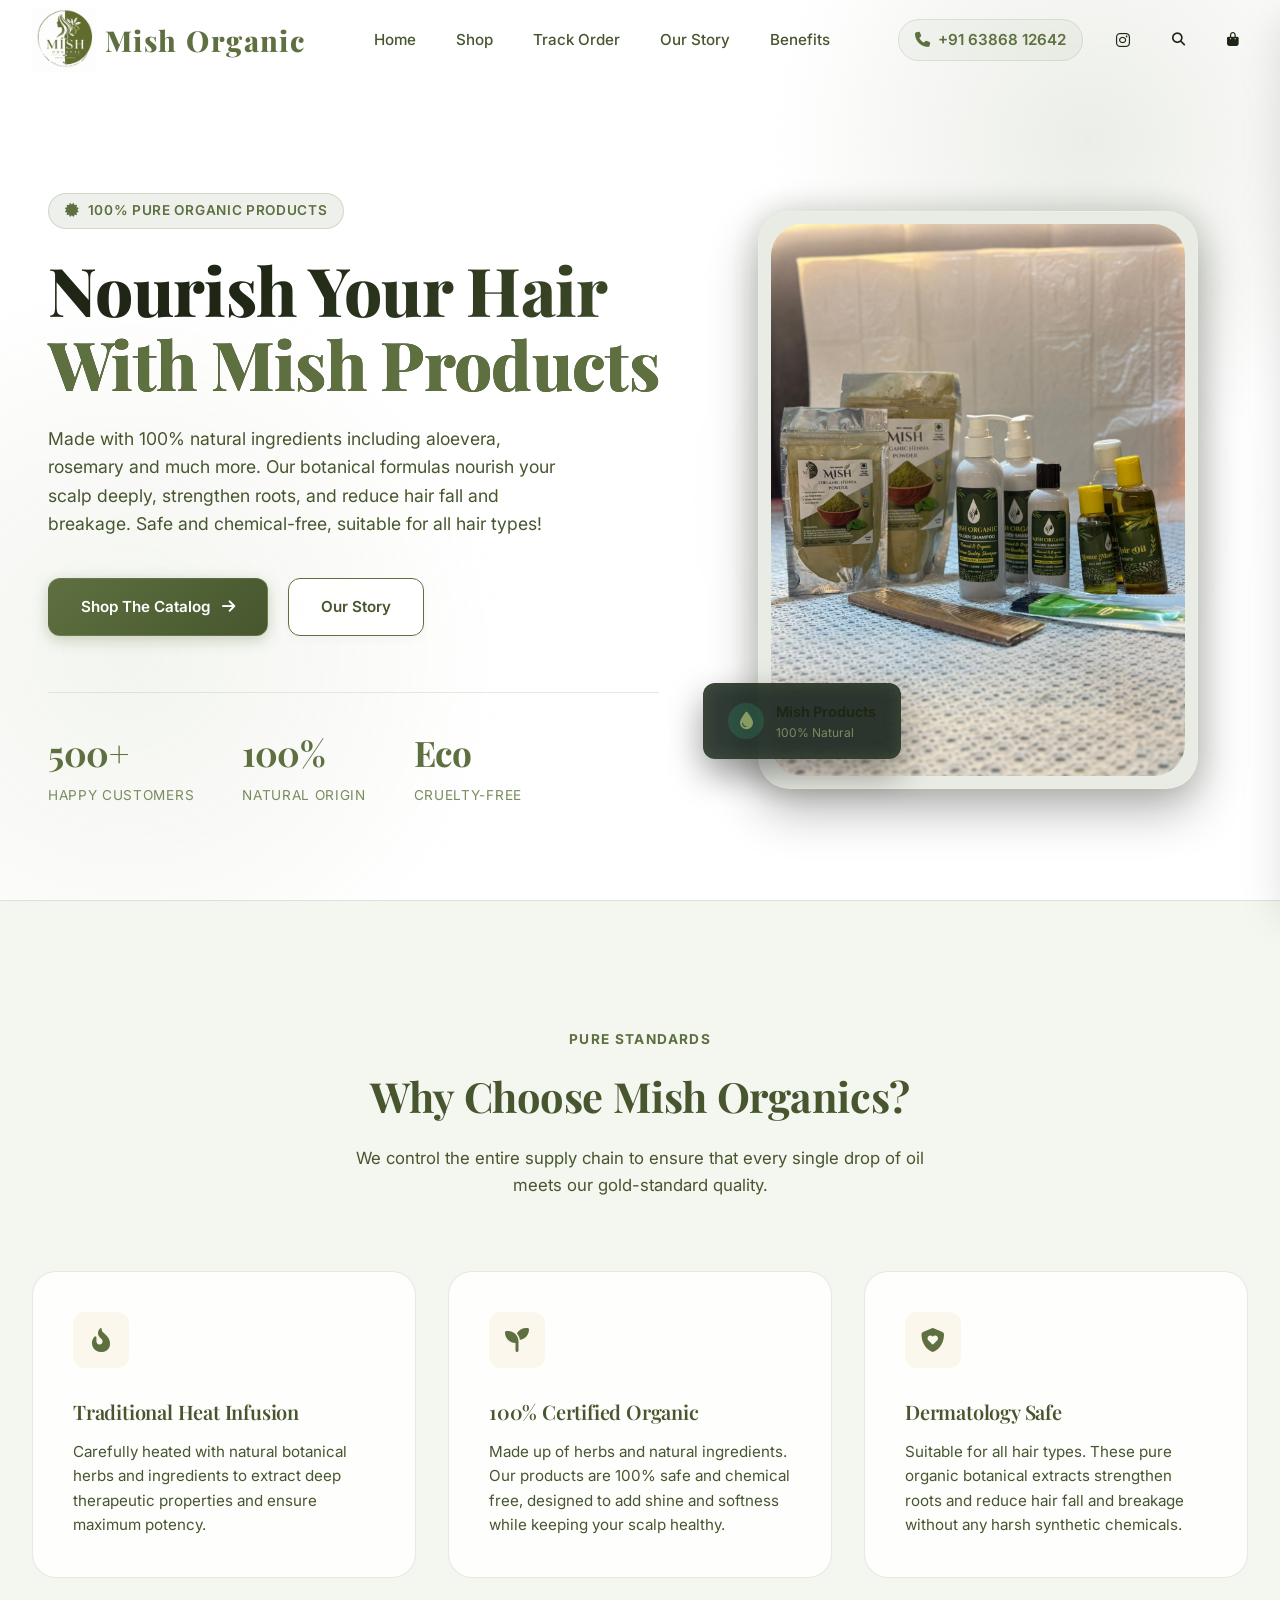
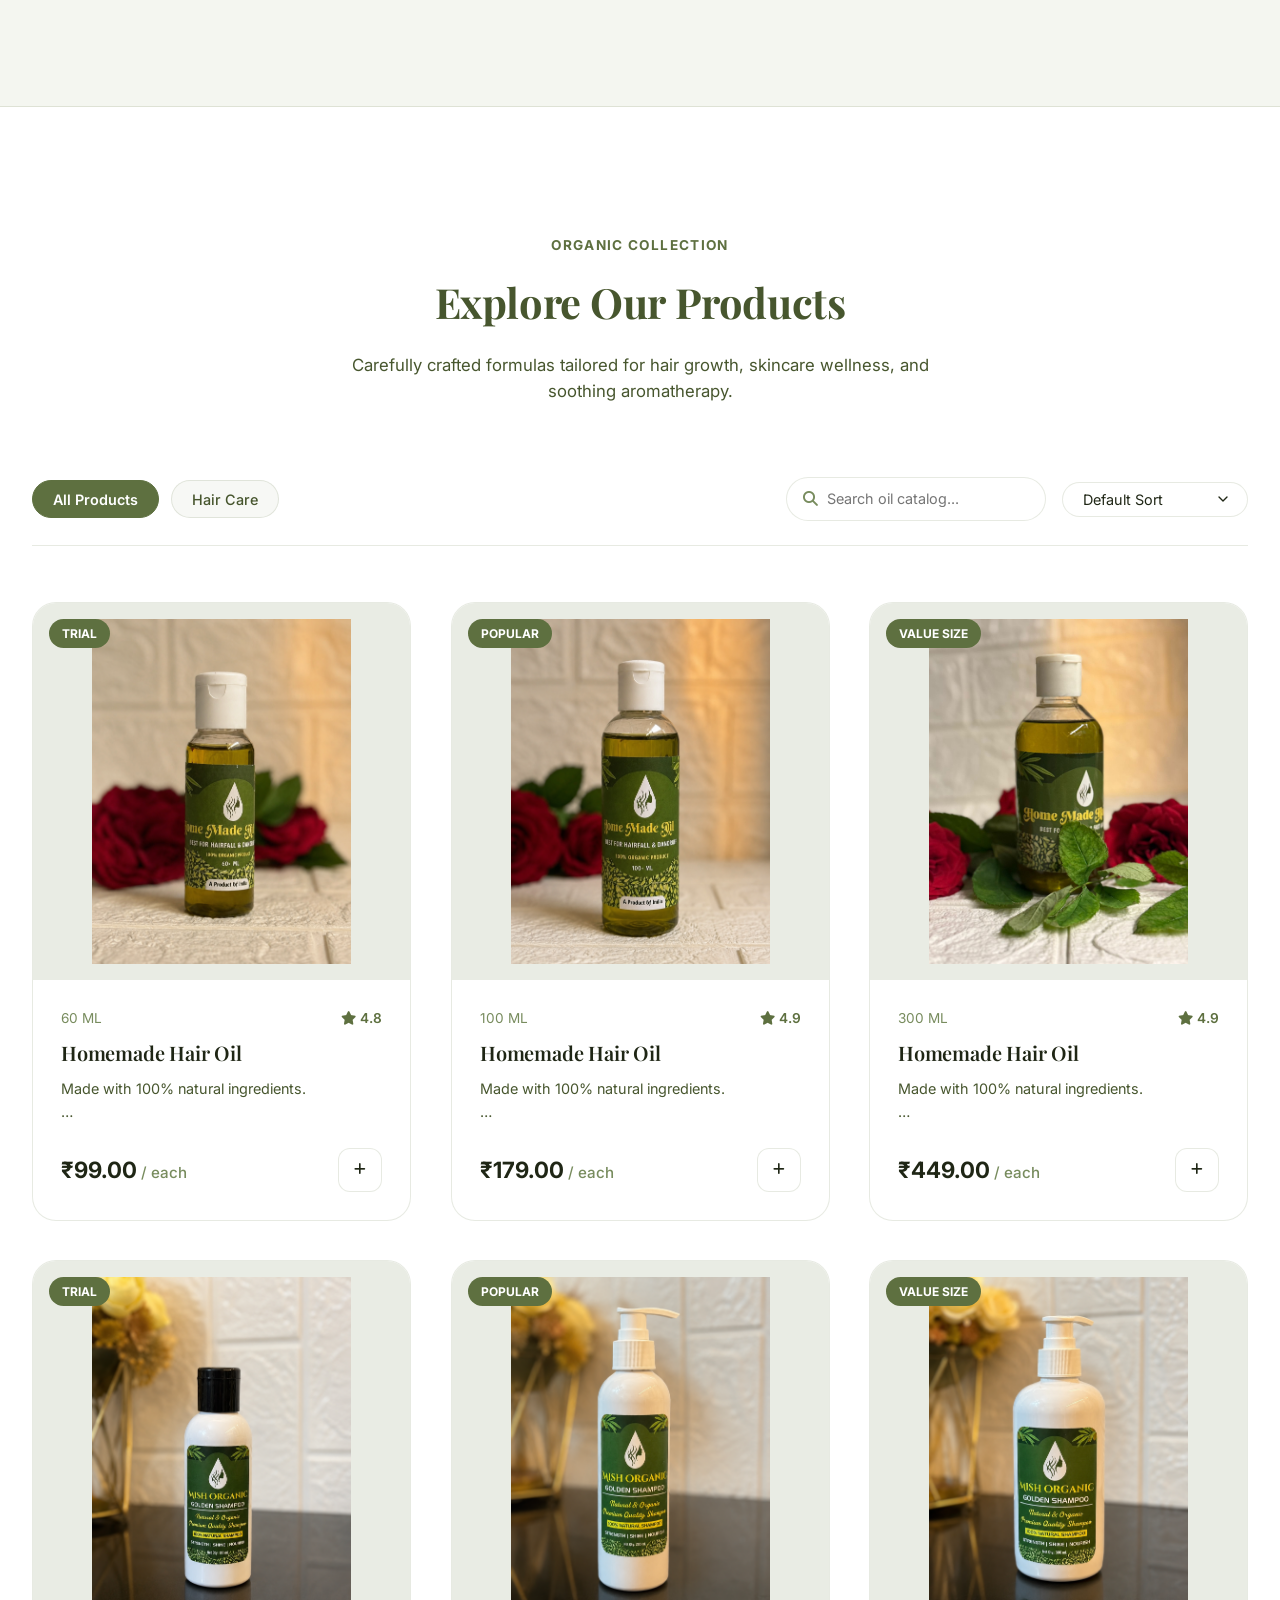
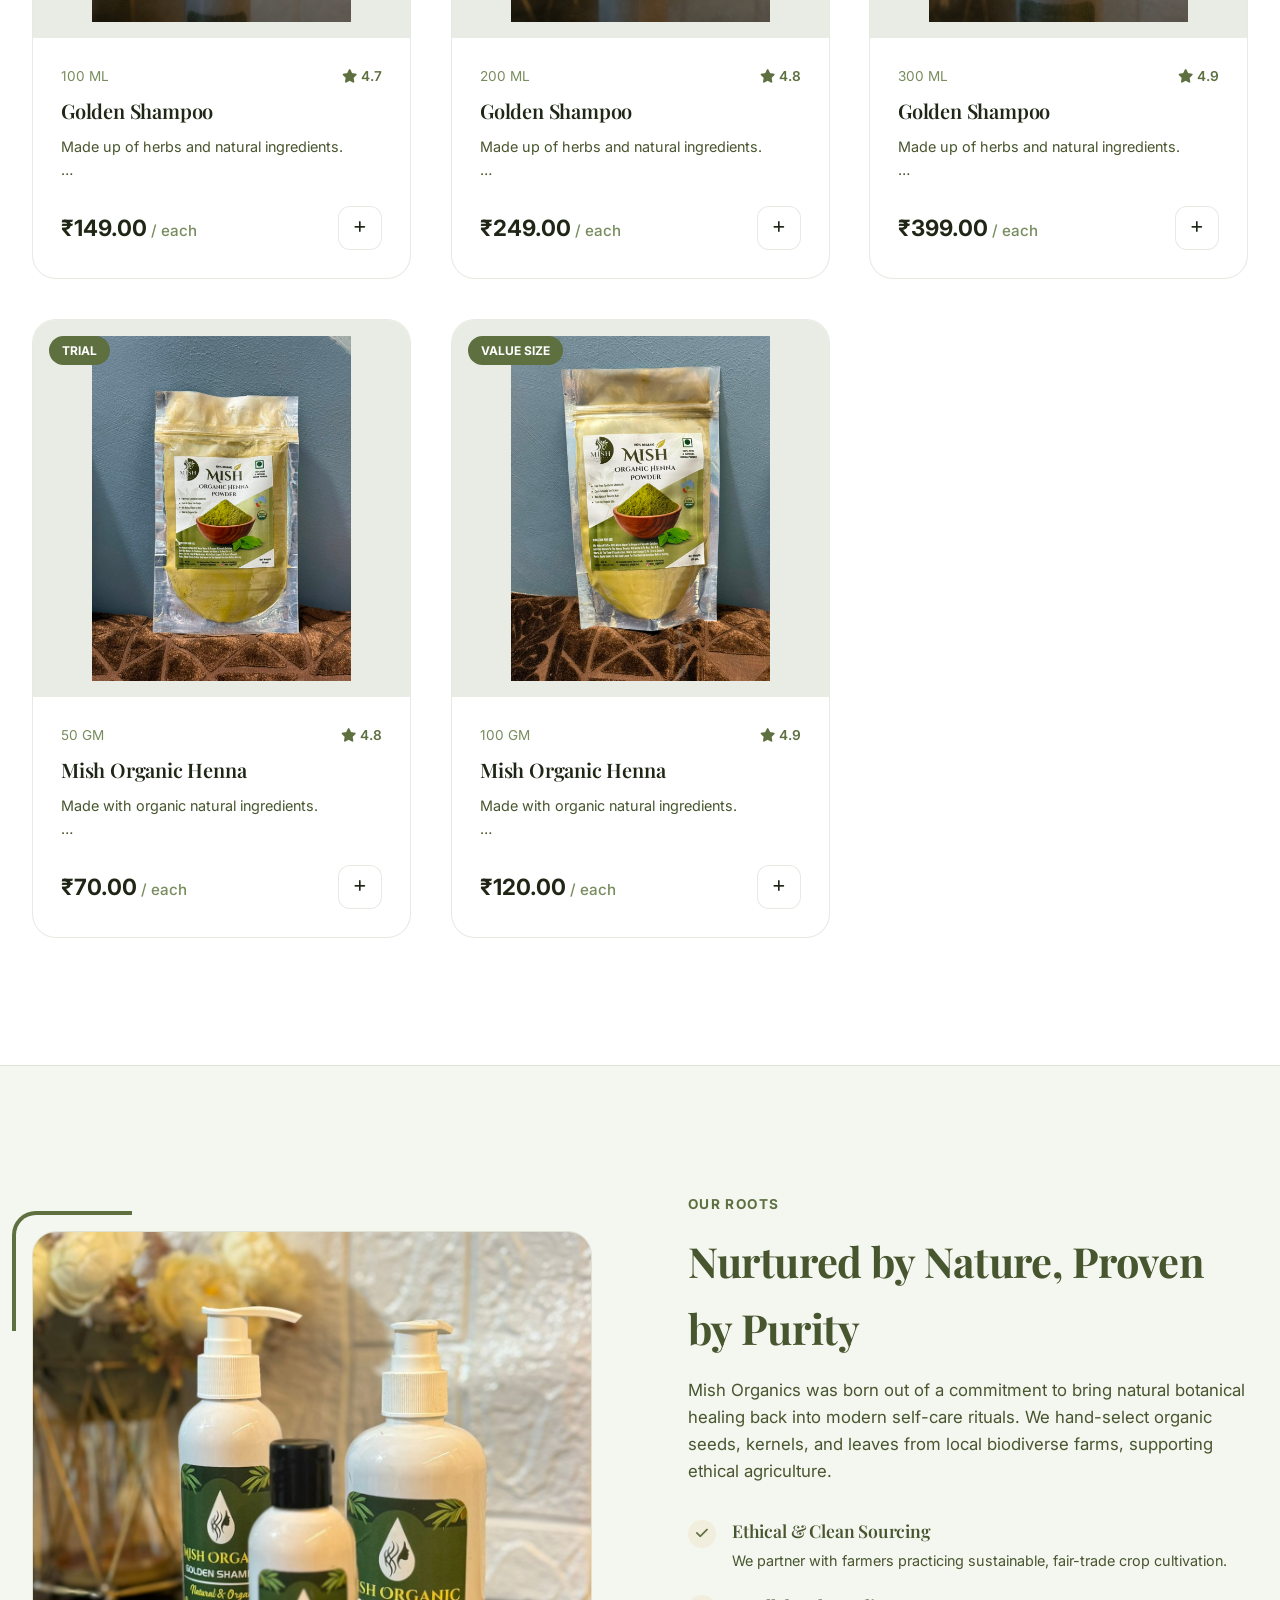
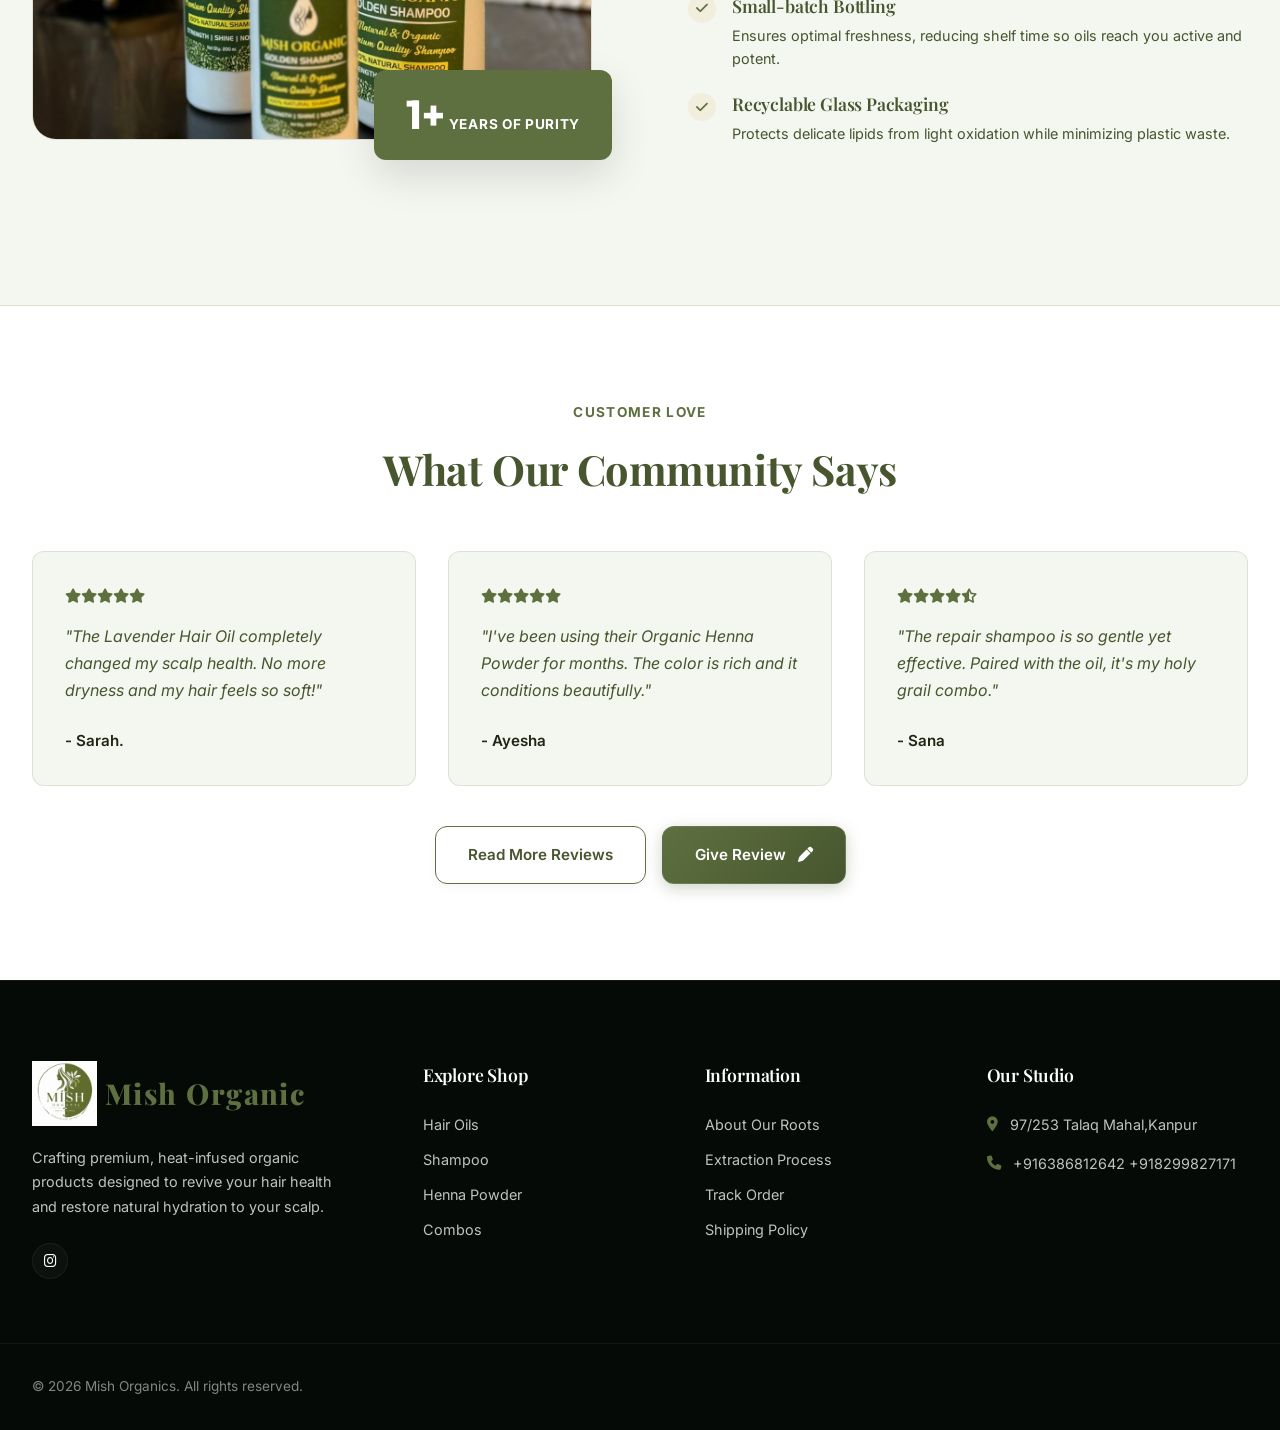
==== commit 1ba82311: "Added Track Order functionality" ====
--- a/index.html
+++ b/index.html
@@ -36,6 +36,7 @@
         <ul class="nav-menu" id="nav-menu">
           <li><a href="#home" class="nav-link active">Home</a></li>
           <li><a href="#products" class="nav-link">Shop</a></li>
+          <li><a href="track-order.html" class="nav-link">Track Order</a></li>
           <li><a href="#about" class="nav-link">Our Story</a></li>
           <li><a href="#benefits" class="nav-link">Benefits</a></li>
         </ul>
@@ -384,6 +385,7 @@
         <ul class="footer-links">
           <li><a href="#about">About Our Roots</a></li>
           <li><a href="#benefits">Extraction Process</a></li>
+          <li><a href="track-order.html">Track Order</a></li>
           <li><a href="shipping-policy.html">Shipping Policy</a></li>
         </ul>
       </div>
